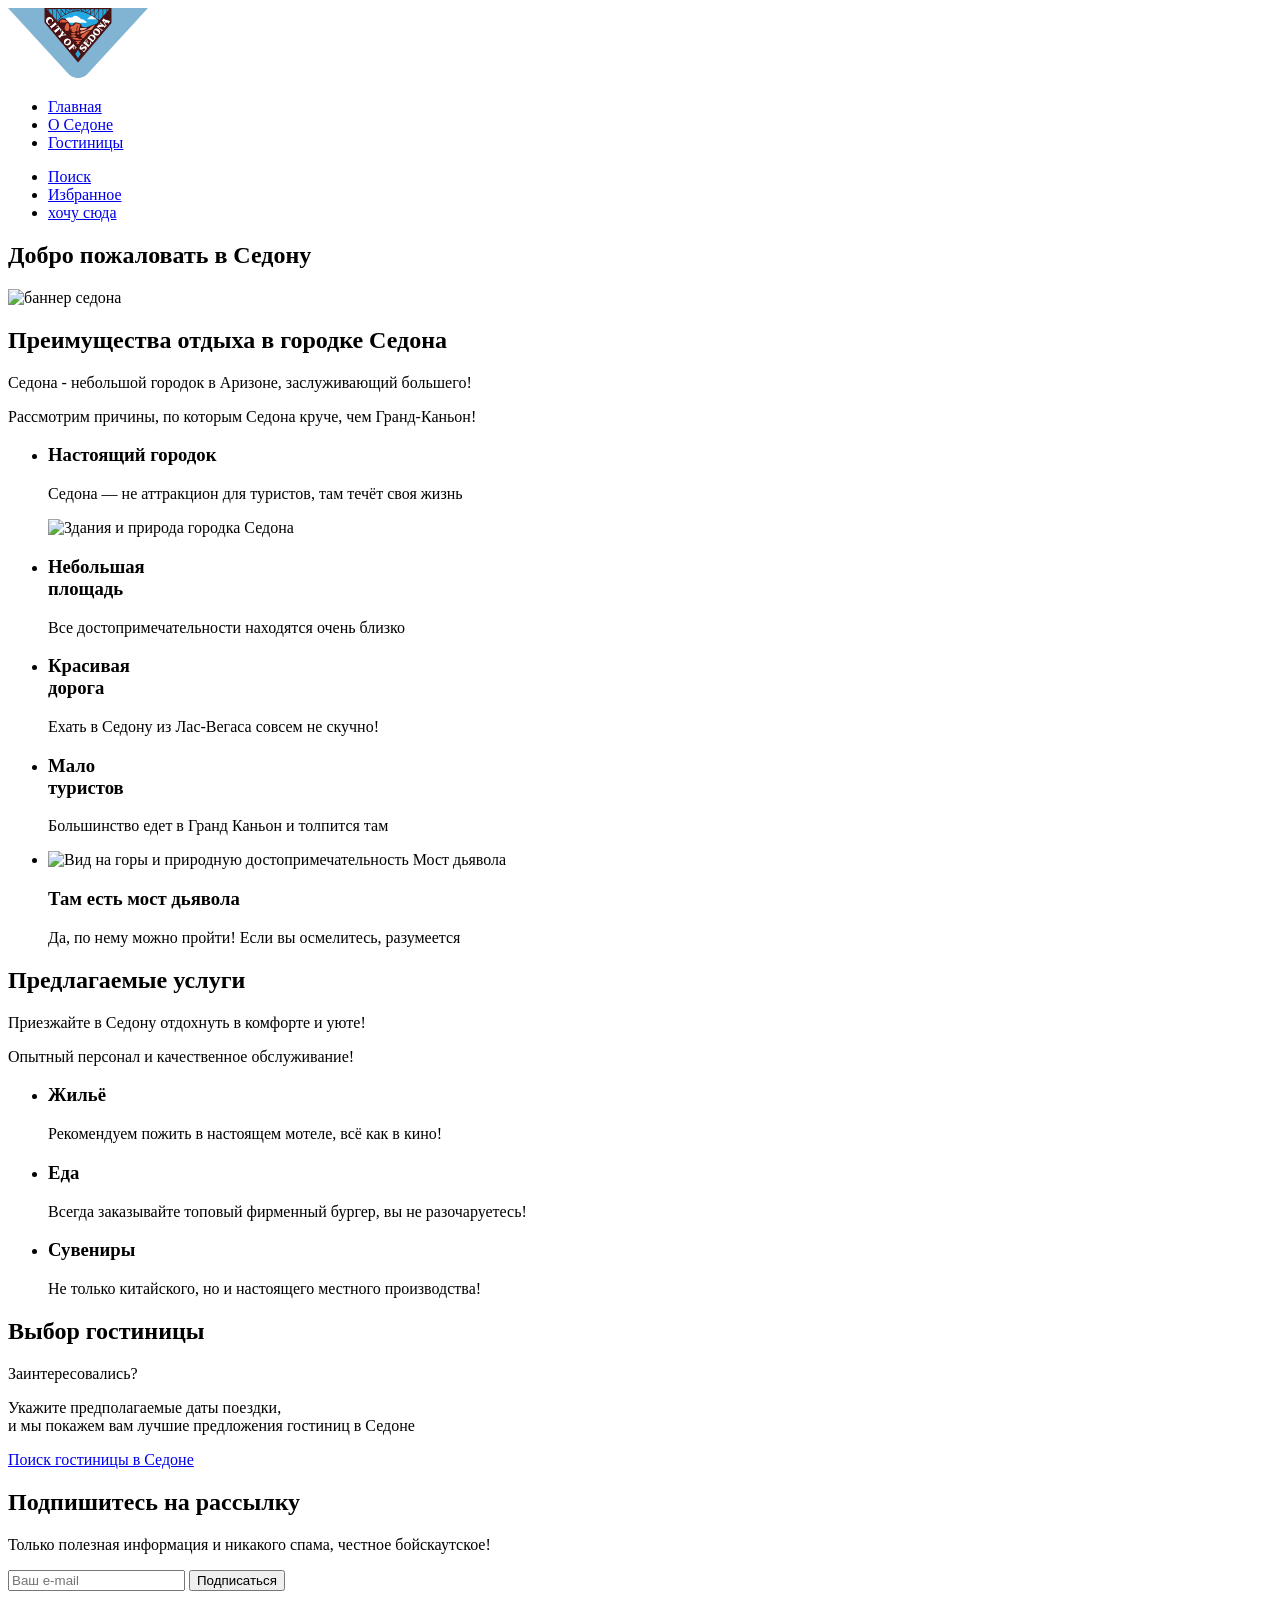
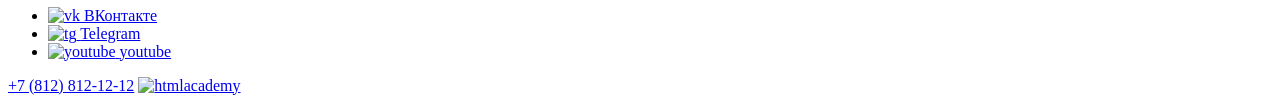
==== index.html @ e43cd3e3 "Add files via upload скорректировал код, классы, подключил шрифты и стили" ====
<!DOCTYPE html>
<html lang="ru">
<head>
    <meta charset="utf-8">
    <title>HTML Academy: Седона</title>
    <link rel="stylesheet" href="style.css/reset.css">
    <link rel="stylesheet" href="style.css/style.css">
    <link rel="stylesheet" href="fonts/ptsans-400.woff2">
    <link rel="stylesheet" href="fonts/ptsans-700.woff2">
</head>
<body>
    <!-- Шапка -->
<header class="page-header">
<!-- логотип в шапке слева-->
  <a><img src="images\logo.svg" alt="Логотип Седона" class="logo"></a>
<!-- Навигация шапки слева-->
<nav class="navigation">
    <ul class="navigation-list">
     <li class="navigation-item">
      <a class="navigation-link" href="#" >Главная</a>
    </li>
    <li class="navigation-item">
      <a class="navigation-link" href="#">О Седоне</a>
    </li>
    <li class="navigation-item">
      <a class="navigation-link" href="#">Гостиницы</a>
    </li>
  </ul>
<!-- список навигации шапки справа-->
 <ul class="navigation-list navigation-user">
  <li class="navigation-item">
    <a class="navigation-link" href="#"><span class="visually-hidden">Поиск</span></a>
  </li>
  <li class="navigation-item">
    <a class="navigation-link" href="#"><span class="visually-hidden">Избранное</span></a>
  </li>
  <li class="navigation-item">
    <a class="button navigation-link" href="#">хочу сюда</a>
  </li>
</ul>
</nav>
</header>
<!--разметка основной страницы-->
<main class="main-index">
<!-- Баннер -->
<section class="hero">
  <h1 class="visually-hidden">Добро пожаловать в Седону</h1>
  <img class="logo" src="images\welcome.svg" width="458px" height="352px" alt="баннер седона">
</section>
<!-- Описание Седоны -->
<section class="advantages align-center">
  <h2 class="visually-hidden">Преимущества отдыха в городке Седона</h2>
  <p class="section-title">Седона - небольшой городок в Аризоне, заслуживающий большего!</p>
  <p class="section-big-text">Рассмотрим причины, по которым Седона круче, чем Гранд-Каньон!</p>
  <!-- Причины посетить Седону -->
   <ul class="list-reset advantages-list">
    <li class="advantages-item advantages-item-dark">
      <div class="advantages-item-text-block">
        <h3 class="item-title advantages-item-title">Настоящий городок</h3>
        <p class="item-text advantages-item-text">Седона — не аттракцион для туристов, там течёт своя жизнь</p>
      </div>
      <img class="advantages-item-img" src="images\photo-1.jpg" width="800" height="385" alt="Здания и природа городка Седона">
    </li>
    <li class="advantages-item">
      <h3 class="item-title advantages-item-title">Небольшая<br>площадь</h3>
      <p class="item-text advantages-item-text">Все достопримечательности находятся очень близко</p>
    </li>
    <li class="advantages-item">
      <h3 class="item-title advantages-item-title">Красивая<br>дорога</h3>
      <p class="item-text advantages-item-text">Ехать в Седону из Лас-Вегаса совсем не скучно!</p>
    </li>
   <li class="advantages-item">
    <h3 class="item-title advantages-item-title">Мало<br>туристов</h3>
    <p class="item-text advantages-item-text">Большинство едет в Гранд Каньон и толпится там</p>
  </li>
 <li class="advantages-item advantages-item-dark">
   <img class="advantages-item-img" src="images/photo-2.jpg" width="800" height="385" alt="Вид на горы и природную достопримечательность Мост дьявола">
    <div class="advantages-item-text-block">
     <h3 class="item-title advantages-item-title">Там есть мост дьявола</h3>
      <p class="item-text advantages-item-text">Да, по нему можно пройти! Если вы осмелитесь, разумеется</p>
    </div>
  </li>
 </ul>
</section>
    <!-- Услуги -->
<section class="services align-center">
  <h2 class="visually-hidden">Предлагаемые услуги</h2>
    <p class="section-title">Приезжайте в Седону отдохнуть в комфорте и уюте!</p>
    <p class="section-big-text">Опытный персонал и качественное обслуживание!</p>
  <ul class="list-reset services-list">
    <li class="services-item">
      <h3 class="item-title services-item-title servises-item-title-housing">Жильё</h3>
        <p class="item-text services-item-text">Рекомендуем пожить в настоящем мотеле, всё как в кино!</p>
    </li>
    <li class="services-item">
        <h3 class="item-title services-item-title servises-item-title-eat">Еда</h3>
        <p class="item-text services-item-text">Всегда заказывайте топовый фирменный бургер, вы не разочаруетесь!</p>
    </li>
    <li class="services-item">
      <h3 class="item-title services-item-title services-item-title-souvenirs">Сувениры</h3>
      <p class="item-text services-item-text">Не только китайского, но и настоящего местного производства!</p>
    </li>
  </ul>
</section>
    <!-- Форма поиска гостиниц -->
<section class="hotel-search align-center">
  <h2 class="visually-hidden">Выбор гостиницы</h2>
   <p class="section-title">Заинтересовались?</p>
   <p class="section-big-text">Укажите предполагаемые даты поездки,<br>
    и мы покажем вам лучшие предложения гостиниц в Седоне</p>
    <a class="button button-big-padding button-big-text" href="catalog.html">Поиск гостиницы в Седоне</a>
</section>
<section class="subscription subscription-bg align-center">
  <h2 class="section-title">Подпишитесь на рассылку</h2>
    <p class="section-big-text">Только полезная информация и никакого спама, честное бойскаутское!</p>
      <form class="subscription-form" method="post" action="https://echo.htmlacademy.ru/">
        <input class="subscription-input-email" type="email" name="email" placeholder="Ваш e-mail" required="required">
        <input class="button button-big-padding button-big-text button-bg-light" type="submit" value="Подписаться">
      </form>
</section>
</main>
    <!-- Футер -->
<footer class="page-footer">
    <ul class="footer-social-list">
      <li class="footer-social-item">
        <a class="button"  href="#"><img src="vk.png" alt="vk">
        <span class="visually-hidden">ВКонтакте</span></a>
      </li>
      <li class="footer-social-item">
        <a class="button"  href="#"><img src="tg.png" alt="tg">
        <span class="visually-hidden">Telegram</span></a>
      </li>
      <li class="footer-social-item">
        <a class="button"  href="#"><img src="youtube.png" alt="youtube">
        <span class="visually-hidden">youtube</span></a>
      </li>
    </ul>
     <a class="footer-phone" href="tel:+78128121212">+7 (812) 812-12-12</a>
     <a class="footer-academy" href="https://htmlacademy.ru/intensive/htmlcss">
     <img src="images/html-academy.svg" width="115" height="33" alt="htmlacademy"></a>
    </footer>
</body>
</html>
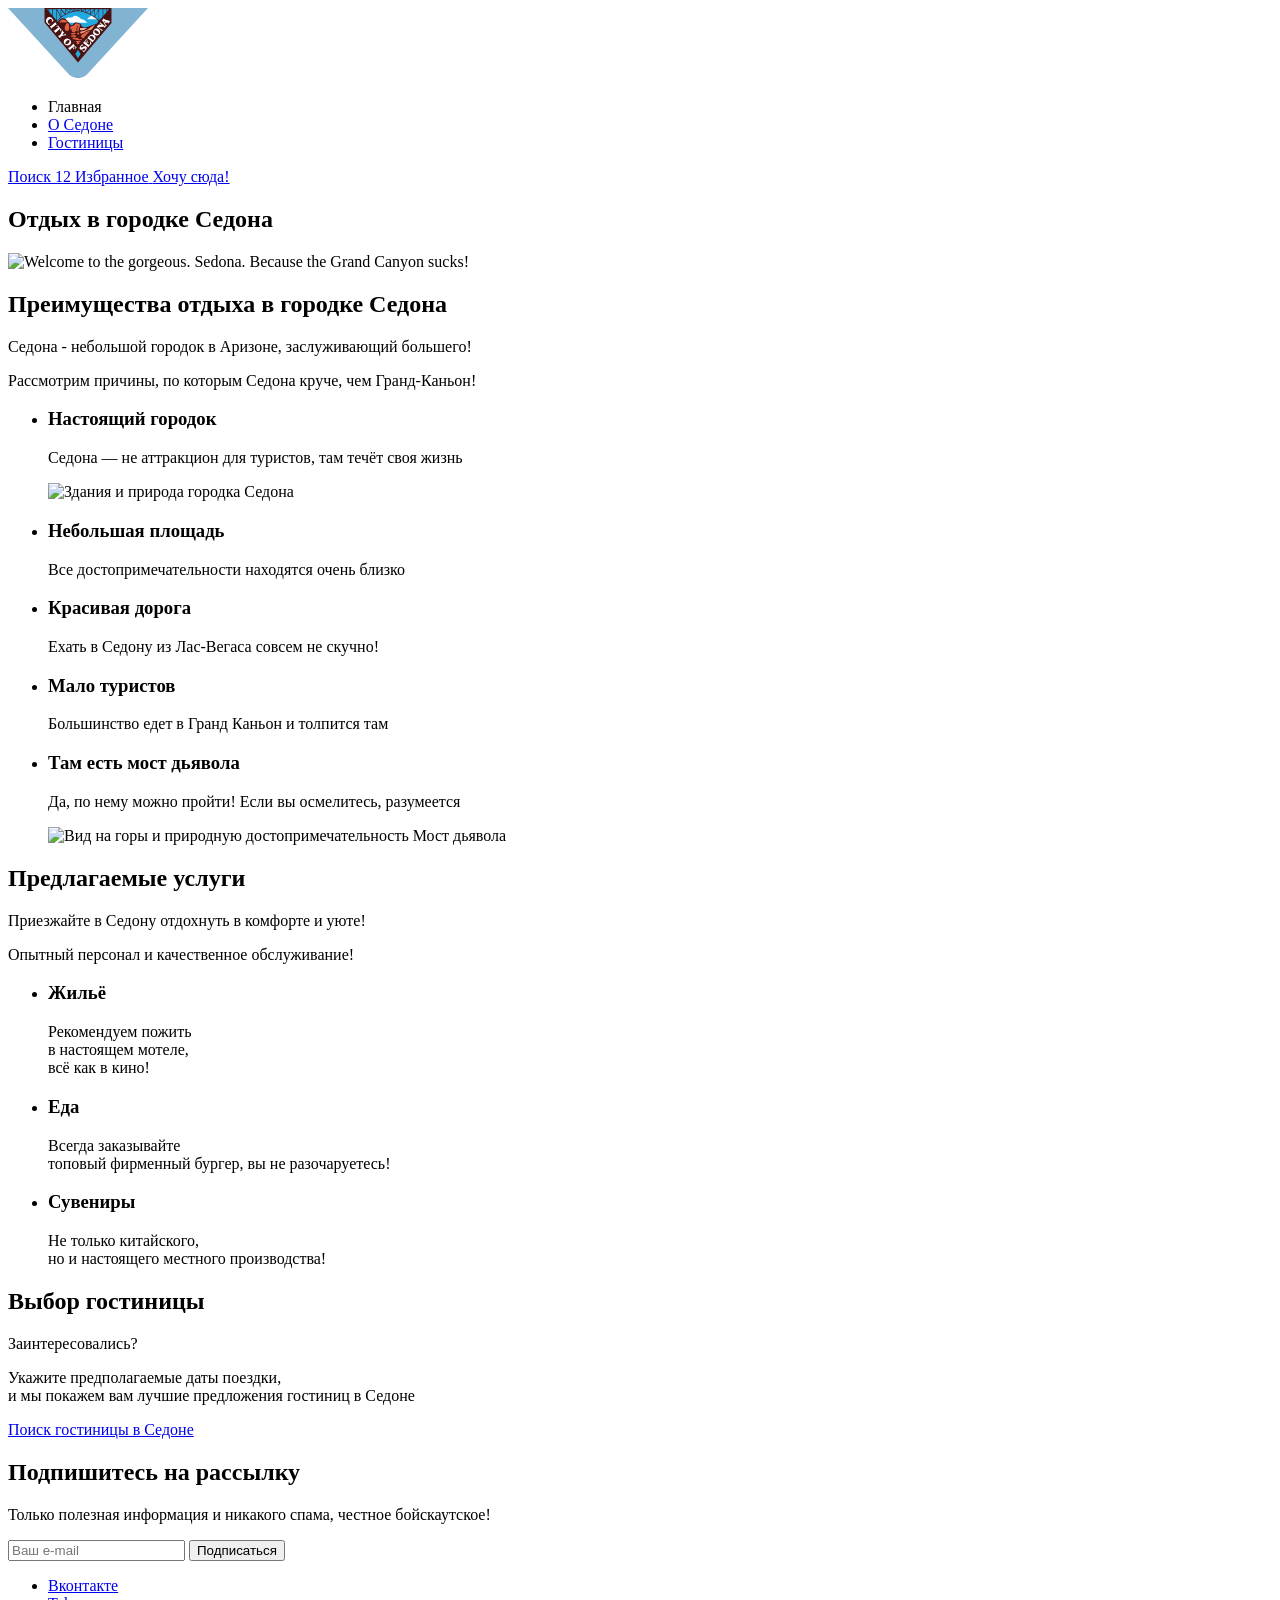
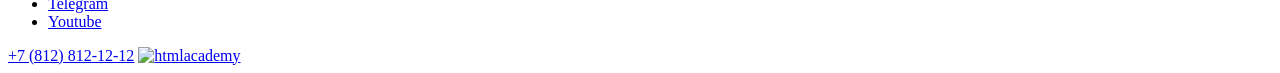
==== commit d96e04ec: "Add files via upload" ====
--- a/index.html
+++ b/index.html
@@ -1,143 +1,138 @@
 <!DOCTYPE html>
 <html lang="ru">
-<head>
+  <head>
     <meta charset="utf-8">
+    <meta name="viewport" content="width=device-width, initial-scale=1">
     <title>HTML Academy: Седона</title>
-    <link rel="stylesheet" href="style.css/reset.css">
-    <link rel="stylesheet" href="style.css/style.css">
-    <link rel="stylesheet" href="fonts/ptsans-400.woff2">
-    <link rel="stylesheet" href="fonts/ptsans-700.woff2">
-</head>
-<body>
-    <!-- Шапка -->
-<header class="page-header">
-<!-- логотип в шапке слева-->
-  <a><img src="images\logo.svg" alt="Логотип Седона" class="logo"></a>
-<!-- Навигация шапки слева-->
-<nav class="navigation">
-    <ul class="navigation-list">
-     <li class="navigation-item">
-      <a class="navigation-link" href="#" >Главная</a>
-    </li>
-    <li class="navigation-item">
-      <a class="navigation-link" href="#">О Седоне</a>
-    </li>
-    <li class="navigation-item">
-      <a class="navigation-link" href="#">Гостиницы</a>
-    </li>
-  </ul>
-<!-- список навигации шапки справа-->
- <ul class="navigation-list navigation-user">
-  <li class="navigation-item">
-    <a class="navigation-link" href="#"><span class="visually-hidden">Поиск</span></a>
-  </li>
-  <li class="navigation-item">
-    <a class="navigation-link" href="#"><span class="visually-hidden">Избранное</span></a>
-  </li>
-  <li class="navigation-item">
-    <a class="button navigation-link" href="#">хочу сюда</a>
-  </li>
-</ul>
-</nav>
-</header>
-<!--разметка основной страницы-->
-<main class="main-index">
-<!-- Баннер -->
-<section class="hero">
-  <h1 class="visually-hidden">Добро пожаловать в Седону</h1>
-  <img class="logo" src="images\welcome.svg" width="458px" height="352px" alt="баннер седона">
-</section>
-<!-- Описание Седоны -->
-<section class="advantages align-center">
-  <h2 class="visually-hidden">Преимущества отдыха в городке Седона</h2>
-  <p class="section-title">Седона - небольшой городок в Аризоне, заслуживающий большего!</p>
-  <p class="section-big-text">Рассмотрим причины, по которым Седона круче, чем Гранд-Каньон!</p>
-  <!-- Причины посетить Седону -->
-   <ul class="list-reset advantages-list">
-    <li class="advantages-item advantages-item-dark">
-      <div class="advantages-item-text-block">
-        <h3 class="item-title advantages-item-title">Настоящий городок</h3>
-        <p class="item-text advantages-item-text">Седона — не аттракцион для туристов, там течёт своя жизнь</p>
-      </div>
-      <img class="advantages-item-img" src="images\photo-1.jpg" width="800" height="385" alt="Здания и природа городка Седона">
-    </li>
-    <li class="advantages-item">
-      <h3 class="item-title advantages-item-title">Небольшая<br>площадь</h3>
-      <p class="item-text advantages-item-text">Все достопримечательности находятся очень близко</p>
-    </li>
-    <li class="advantages-item">
-      <h3 class="item-title advantages-item-title">Красивая<br>дорога</h3>
-      <p class="item-text advantages-item-text">Ехать в Седону из Лас-Вегаса совсем не скучно!</p>
-    </li>
-   <li class="advantages-item">
-    <h3 class="item-title advantages-item-title">Мало<br>туристов</h3>
-    <p class="item-text advantages-item-text">Большинство едет в Гранд Каньон и толпится там</p>
-  </li>
- <li class="advantages-item advantages-item-dark">
-   <img class="advantages-item-img" src="images/photo-2.jpg" width="800" height="385" alt="Вид на горы и природную достопримечательность Мост дьявола">
-    <div class="advantages-item-text-block">
-     <h3 class="item-title advantages-item-title">Там есть мост дьявола</h3>
-      <p class="item-text advantages-item-text">Да, по нему можно пройти! Если вы осмелитесь, разумеется</p>
+
+    <link href="styles/styles.css" rel="stylesheet">
+  </head>
+  <body>
+    <div class="container">
+      <header class="header">
+        <a class="logo">
+          <img src="images/logo.svg" width="140" height="70" alt="Логотип Седоны">
+        </a>
+        <nav class="navigation">
+          <ul class="list-reset navigation-list">
+            <li class="navigation-item">
+              <a class="navigation-link">Главная</a>
+            </li>
+            <li class="navigation-item">
+              <a class="navigation-link" href="#">О Седоне</a>
+            </li>
+            <li class="navigation-item">
+              <a class="navigation-link" href="catalog.html">Гостиницы</a>
+            </li>
+          </ul>
+        </nav>
+        <div class="user-bar">
+          <a class="search-link" href="#">
+            <span class="visually-hidden">Поиск</span>
+          </a>
+          <a class="favourites" href="#">
+            <span class="favourites-count">12</span>
+            <span class="visually-hidden">Избранное</span>
+          </a>
+          <a class="button" href="#">Хочу сюда!</a>
+        </div>
+      </header>
+      <main>
+        <section class="hero">
+          <h1 class="visually-hidden">Отдых в городке Седона</h1>
+          <img class="hero-img" src="images/welcome.svg" width="456" height="351" alt="Welcome to the gorgeous. Sedona. Because the Grand Canyon sucks!">
+        </section>
+        <section class="advantages">
+          <h2 class="visually-hidden">Преимущества отдыха в городке Седона</h2>
+          <p class="section-title">Седона - небольшой городок в Аризоне, заслуживающий большего!</p>
+          <p class="section-big-text">Рассмотрим причины, по которым Седона круче, чем Гранд-Каньон!</p>
+          <ul class="list-reset advantages-list">
+            <li class="advantages-item advantages-item-dark">
+              <div class="advantages-item-text-block">
+                <h3 class="item-title">Настоящий городок</h3>
+                <p class="item-text">Седона — не аттракцион для туристов, там течёт своя жизнь</p>
+              </div>
+              <img class="advantages-item-img" src="images/photo-1.jpg" width="800" height="385" alt="Здания и природа городка Седона">
+            </li>
+            <li class="advantages-item">
+              <h3 class="item-title">Небольшая площадь</h3>
+              <p class="item-text">Все достопримечательности находятся очень близко</p>
+            </li>
+            <li class="advantages-item">
+              <h3 class="item-title">Красивая дорога</h3>
+              <p class="item-text">Ехать в Седону из Лас-Вегаса совсем не скучно!</p>
+            </li>
+            <li class="advantages-item">
+              <h3 class="item-title">Мало туристов</h3>
+              <p class="item-text">Большинство едет в Гранд Каньон и толпится там</p>
+            </li>
+            <li class="advantages-item advantages-item-dark advantages-item-reverse">
+              <div class="advantages-item-text-block">
+                <h3 class="item-title">Там есть мост дьявола</h3>
+                <p class="item-text">Да, по нему можно пройти! Если вы осмелитесь, разумеется</p>
+              </div>
+              <img class="advantages-item-img" src="images/photo-2.jpg"800" height="385" alt="Вид на горы и природную достопримечательность Мост дьявола">
+            </li>
+          </ul>
+        </section>
+        <section class="services">
+          <h2 class="visually-hidden">Предлагаемые услуги</h2>
+          <p class="section-title">Приезжайте в Седону отдохнуть в комфорте и уюте!</p>
+          <p class="section-big-text">Опытный персонал и качественное обслуживание!</p>
+          <ul class="list-reset services-list">
+            <li class="services-item">
+              <h3 class="item-title services-item-title servises-item-title-housing">Жильё</h3>
+              <p class="item-text services-item-text">Рекомендуем пожить<br>в настоящем мотеле,<br>всё как в кино!</p>
+            </li>
+            <li class="services-item">
+              <h3 class="item-title services-item-title servises-item-title-eat">Еда</h3>
+              <p class="item-text services-item-text">Всегда заказывайте<br> топовый фирменный бургер, вы не разочаруетесь!</p>
+            </li>
+            <li class="services-item">
+              <h3 class="item-title services-item-title services-item-title-souvenirs">Сувениры</h3>
+              <p class="item-text services-item-text">Не только китайского,<br>но и настоящего местного производства!</p>
+            </li>
+          </ul>
+        </section>
+        <section class="hotel-search">
+          <h2 class="visually-hidden">Выбор гостиницы</h2>
+          <p class="section-title">Заинтересовались?</p>
+          <p class="section-big-text">Укажите предполагаемые даты поездки,<br>
+            и мы покажем вам лучшие предложения гостиниц в Седоне</p>
+          <a class="button hotel-search-button" href="catalog.html">Поиск гостиницы в Седоне</a>
+        </section>
+        <section class="subscription">
+          <h2 class="section-title">Подпишитесь на рассылку</h2>
+          <p class="section-big-text">Только полезная информация и никакого спама, честное бойскаутское!</p>
+          <form class="subscription-form" method="post" action="https://echo.htmlacademy.ru/">
+            <input class="subscription-input-email" type="email" name="email" placeholder="Ваш e-mail" required="required">
+            <input class="button subscription-button" type="submit" value="Подписаться">
+          </form>
+        </section>
+      </main>
+      <footer class="footer">
+        <ul class="list-reset social-list">
+          <li class="social-item">
+            <a class="social-link social-link-vk" href="#">
+              <span class="visually-hidden">Вконтакте</span>
+            </a>
+          </li>
+          <li class="social-item">
+            <a class="social-link social-link-telegram" href="#">
+              <span class="visually-hidden">Telegram</span>
+            </a>
+          </li>
+          <li class="social-item">
+            <a class="social-link social-link-youtube" href="#">
+              <span class="visually-hidden">Youtube</span>
+            </a>
+          </li>
+        </ul>
+        <a class="footer-phone" href="tel:+78128121212">+7 (812) 812-12-12</a>
+        <a class="footer-academy" href="https://htmlacademy.ru/intensive/htmlcss">
+          <img src="images/logo_htmlacademy.svg" width="115" height="33" alt="htmlacademy">
+        </a>
+      </footer>
     </div>
-  </li>
- </ul>
-</section>
-    <!-- Услуги -->
-<section class="services align-center">
-  <h2 class="visually-hidden">Предлагаемые услуги</h2>
-    <p class="section-title">Приезжайте в Седону отдохнуть в комфорте и уюте!</p>
-    <p class="section-big-text">Опытный персонал и качественное обслуживание!</p>
-  <ul class="list-reset services-list">
-    <li class="services-item">
-      <h3 class="item-title services-item-title servises-item-title-housing">Жильё</h3>
-        <p class="item-text services-item-text">Рекомендуем пожить в настоящем мотеле, всё как в кино!</p>
-    </li>
-    <li class="services-item">
-        <h3 class="item-title services-item-title servises-item-title-eat">Еда</h3>
-        <p class="item-text services-item-text">Всегда заказывайте топовый фирменный бургер, вы не разочаруетесь!</p>
-    </li>
-    <li class="services-item">
-      <h3 class="item-title services-item-title services-item-title-souvenirs">Сувениры</h3>
-      <p class="item-text services-item-text">Не только китайского, но и настоящего местного производства!</p>
-    </li>
-  </ul>
-</section>
-    <!-- Форма поиска гостиниц -->
-<section class="hotel-search align-center">
-  <h2 class="visually-hidden">Выбор гостиницы</h2>
-   <p class="section-title">Заинтересовались?</p>
-   <p class="section-big-text">Укажите предполагаемые даты поездки,<br>
-    и мы покажем вам лучшие предложения гостиниц в Седоне</p>
-    <a class="button button-big-padding button-big-text" href="catalog.html">Поиск гостиницы в Седоне</a>
-</section>
-<section class="subscription subscription-bg align-center">
-  <h2 class="section-title">Подпишитесь на рассылку</h2>
-    <p class="section-big-text">Только полезная информация и никакого спама, честное бойскаутское!</p>
-      <form class="subscription-form" method="post" action="https://echo.htmlacademy.ru/">
-        <input class="subscription-input-email" type="email" name="email" placeholder="Ваш e-mail" required="required">
-        <input class="button button-big-padding button-big-text button-bg-light" type="submit" value="Подписаться">
-      </form>
-</section>
-</main>
-    <!-- Футер -->
-<footer class="page-footer">
-    <ul class="footer-social-list">
-      <li class="footer-social-item">
-        <a class="button"  href="#"><img src="vk.png" alt="vk">
-        <span class="visually-hidden">ВКонтакте</span></a>
-      </li>
-      <li class="footer-social-item">
-        <a class="button"  href="#"><img src="tg.png" alt="tg">
-        <span class="visually-hidden">Telegram</span></a>
-      </li>
-      <li class="footer-social-item">
-        <a class="button"  href="#"><img src="youtube.png" alt="youtube">
-        <span class="visually-hidden">youtube</span></a>
-      </li>
-    </ul>
-     <a class="footer-phone" href="tel:+78128121212">+7 (812) 812-12-12</a>
-     <a class="footer-academy" href="https://htmlacademy.ru/intensive/htmlcss">
-     <img src="images/html-academy.svg" width="115" height="33" alt="htmlacademy"></a>
-    </footer>
-</body>
+  </body>
 </html>
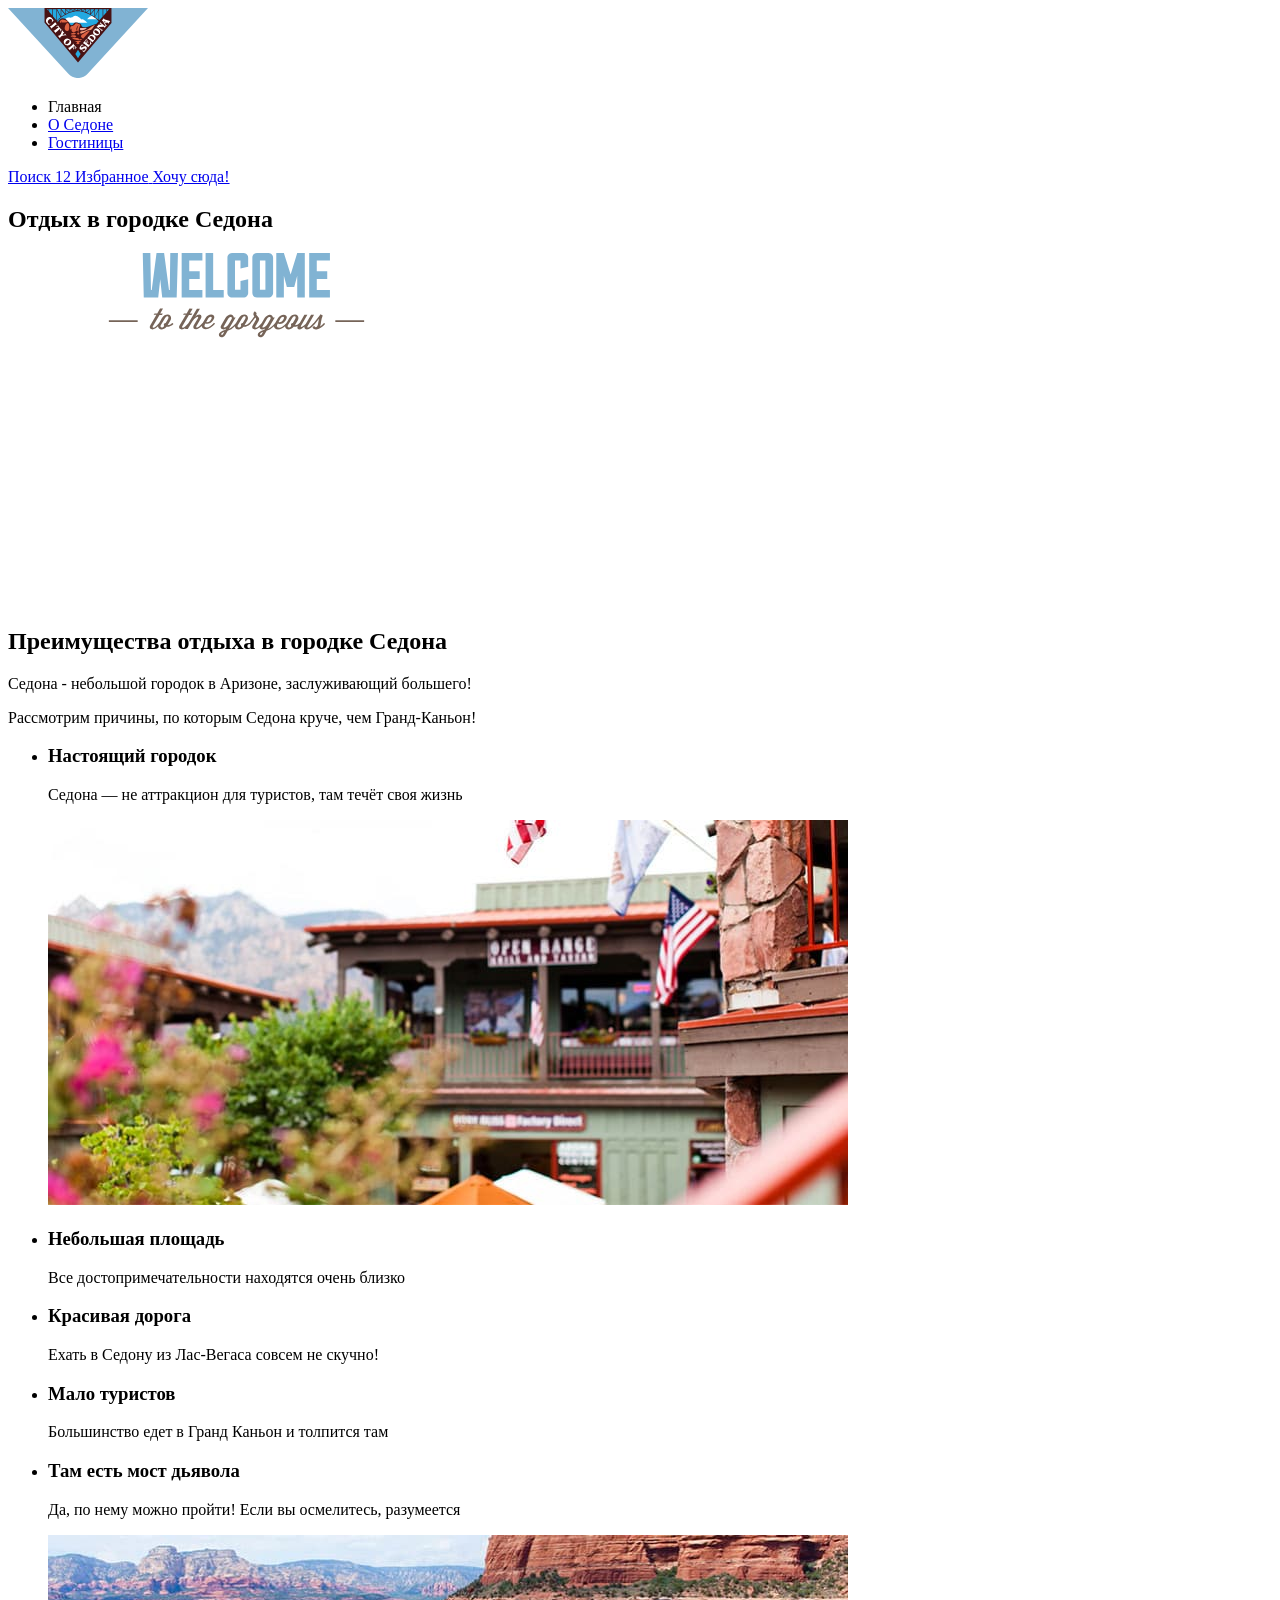
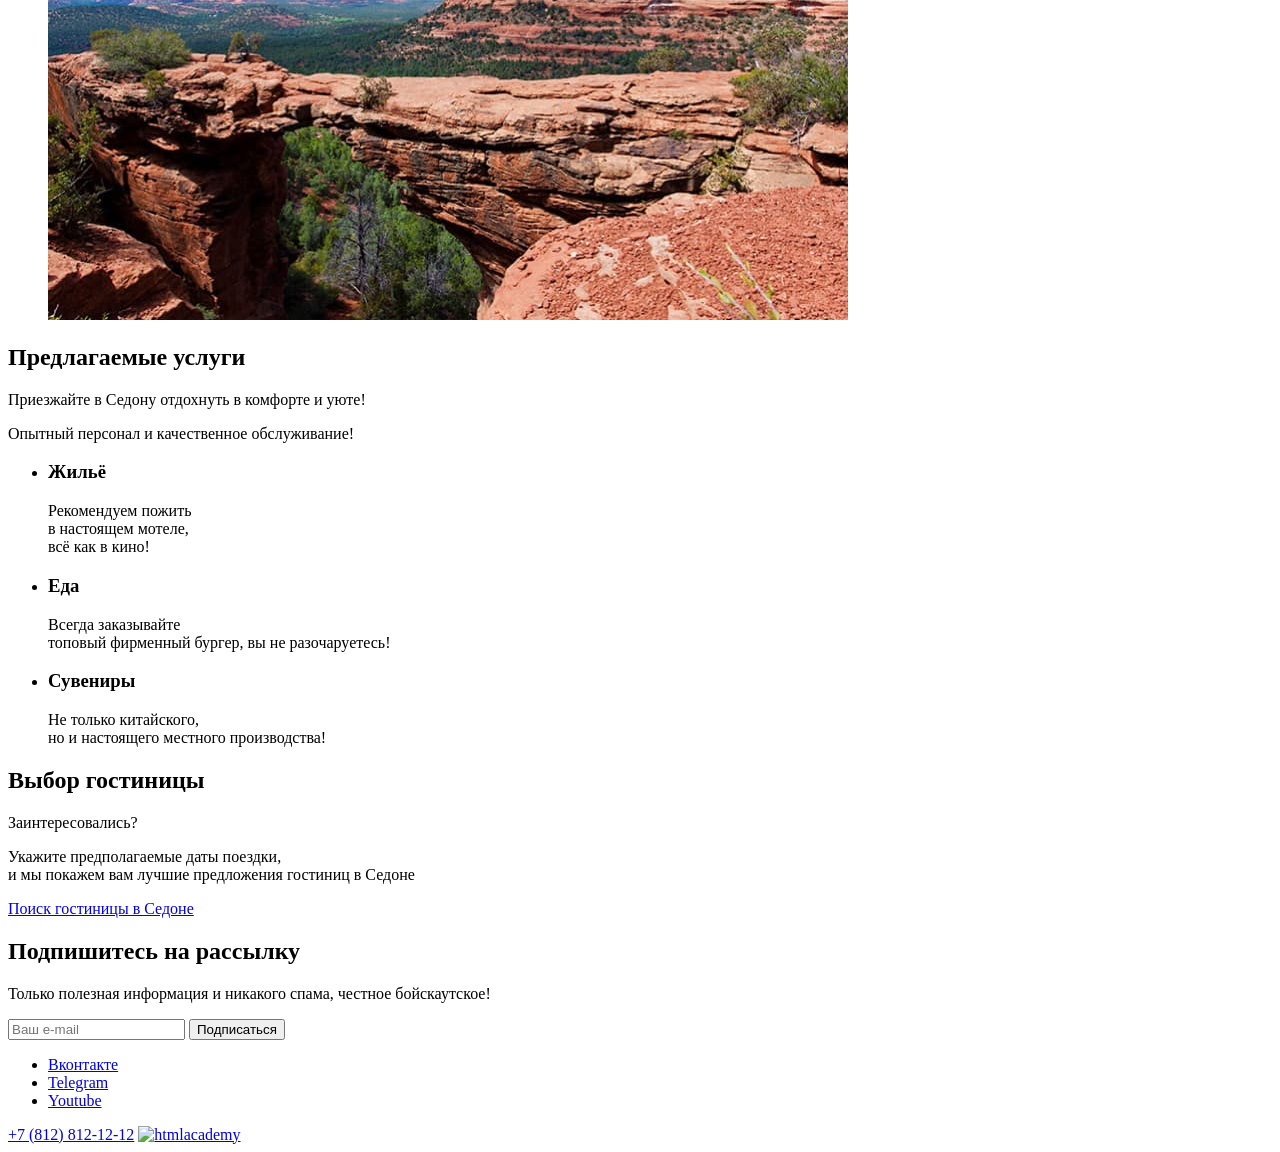
==== commit 5ca90333: "Add files via upload" ====
--- a/index.html
+++ b/index.html
@@ -40,7 +40,7 @@
       <main>
         <section class="hero">
           <h1 class="visually-hidden">Отдых в городке Седона</h1>
-          <img class="hero-img" src="images/welcome.svg" width="456" height="351" alt="Welcome to the gorgeous. Sedona. Because the Grand Canyon sucks!">
+          <img class="hero-img" src="images/welcome-sedona-title.svg" width="456" height="351" alt="Welcome to the gorgeous. Sedona. Because the Grand Canyon sucks!">
         </section>
         <section class="advantages">
           <h2 class="visually-hidden">Преимущества отдыха в городке Седона</h2>
@@ -52,7 +52,7 @@
                 <h3 class="item-title">Настоящий городок</h3>
                 <p class="item-text">Седона — не аттракцион для туристов, там течёт своя жизнь</p>
               </div>
-              <img class="advantages-item-img" src="images/photo-1.jpg" width="800" height="385" alt="Здания и природа городка Седона">
+              <img class="advantages-item-img" src="images/sedona-city-1.jpg" width="800" height="385" alt="Здания и природа городка Седона">
             </li>
             <li class="advantages-item">
               <h3 class="item-title">Небольшая площадь</h3>
@@ -71,7 +71,7 @@
                 <h3 class="item-title">Там есть мост дьявола</h3>
                 <p class="item-text">Да, по нему можно пройти! Если вы осмелитесь, разумеется</p>
               </div>
-              <img class="advantages-item-img" src="images/photo-2.jpg"800" height="385" alt="Вид на горы и природную достопримечательность Мост дьявола">
+               <img class="advantages-item-img" src="images/sedona-city-2.jpg" width="800" height="385" alt="Вид на горы и природную достопримечательность Мост дьявола">
             </li>
           </ul>
         </section>
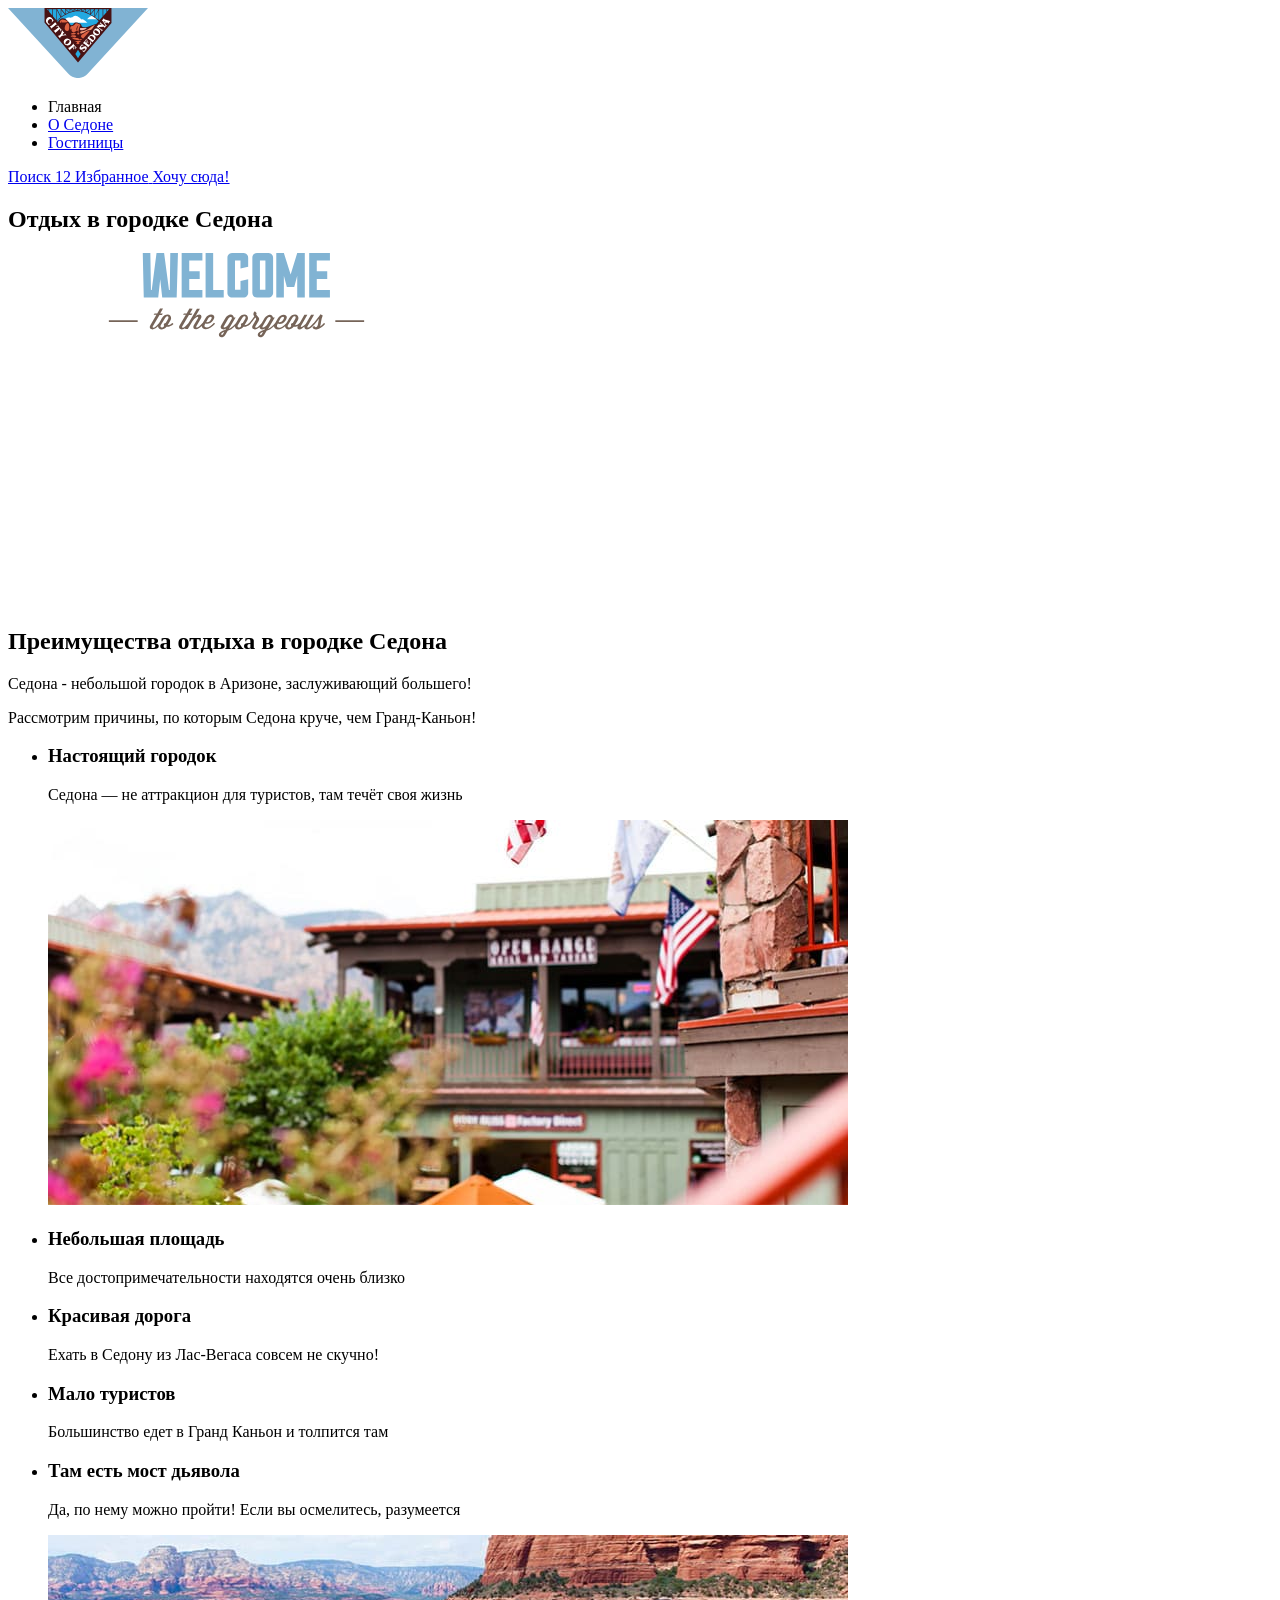
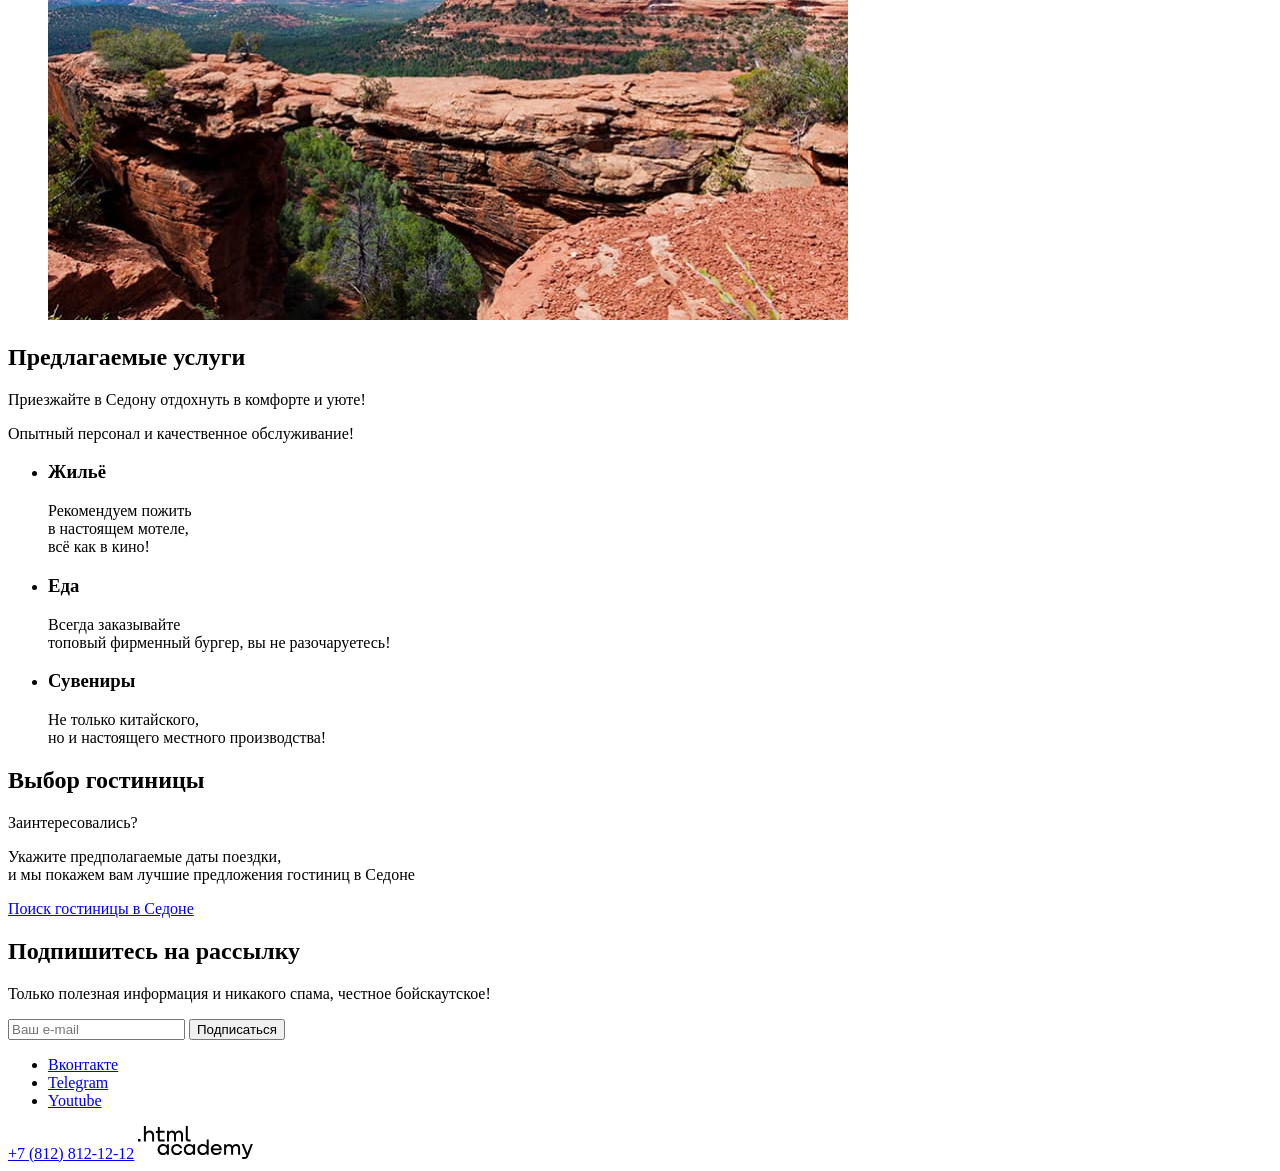
==== commit e975b9db: "Add files via upload" ====
--- a/index.html
+++ b/index.html
@@ -4,7 +4,6 @@
     <meta charset="utf-8">
     <meta name="viewport" content="width=device-width, initial-scale=1">
     <title>HTML Academy: Седона</title>
-
     <link href="styles/styles.css" rel="stylesheet">
   </head>
   <body>
@@ -71,7 +70,7 @@
                 <h3 class="item-title">Там есть мост дьявола</h3>
                 <p class="item-text">Да, по нему можно пройти! Если вы осмелитесь, разумеется</p>
               </div>
-               <img class="advantages-item-img" src="images/sedona-city-2.jpg" width="800" height="385" alt="Вид на горы и природную достопримечательность Мост дьявола">
+              <img class="advantages-item-img" src="images/sedona-city-2.jpg" width="800" height="385" alt="Вид на горы и природную достопримечательность Мост дьявола">
             </li>
           </ul>
         </section>
@@ -130,7 +129,7 @@
         </ul>
         <a class="footer-phone" href="tel:+78128121212">+7 (812) 812-12-12</a>
         <a class="footer-academy" href="https://htmlacademy.ru/intensive/htmlcss">
-          <img src="images/logo_htmlacademy.svg" width="115" height="33" alt="htmlacademy">
+          <img src="images/html-academy.svg" width="115" height="33" alt="htmlacademy">
         </a>
       </footer>
     </div>
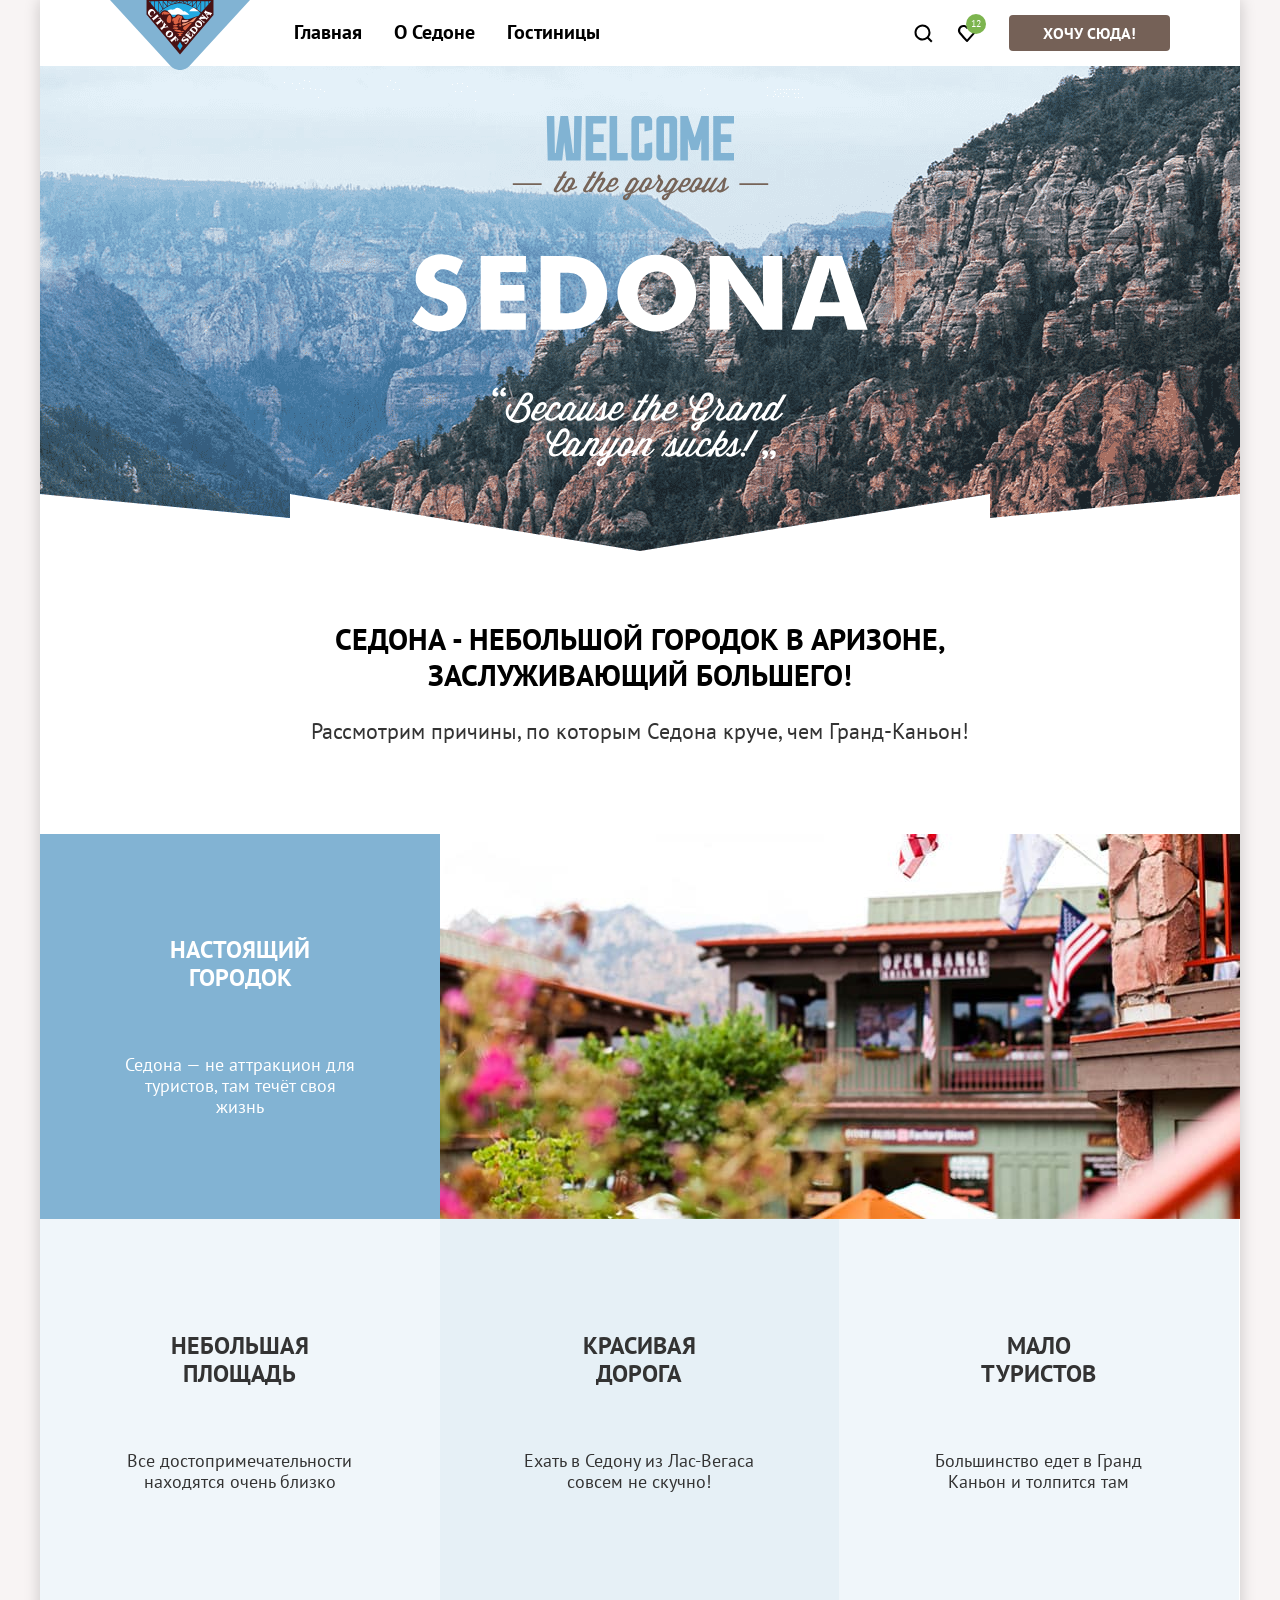
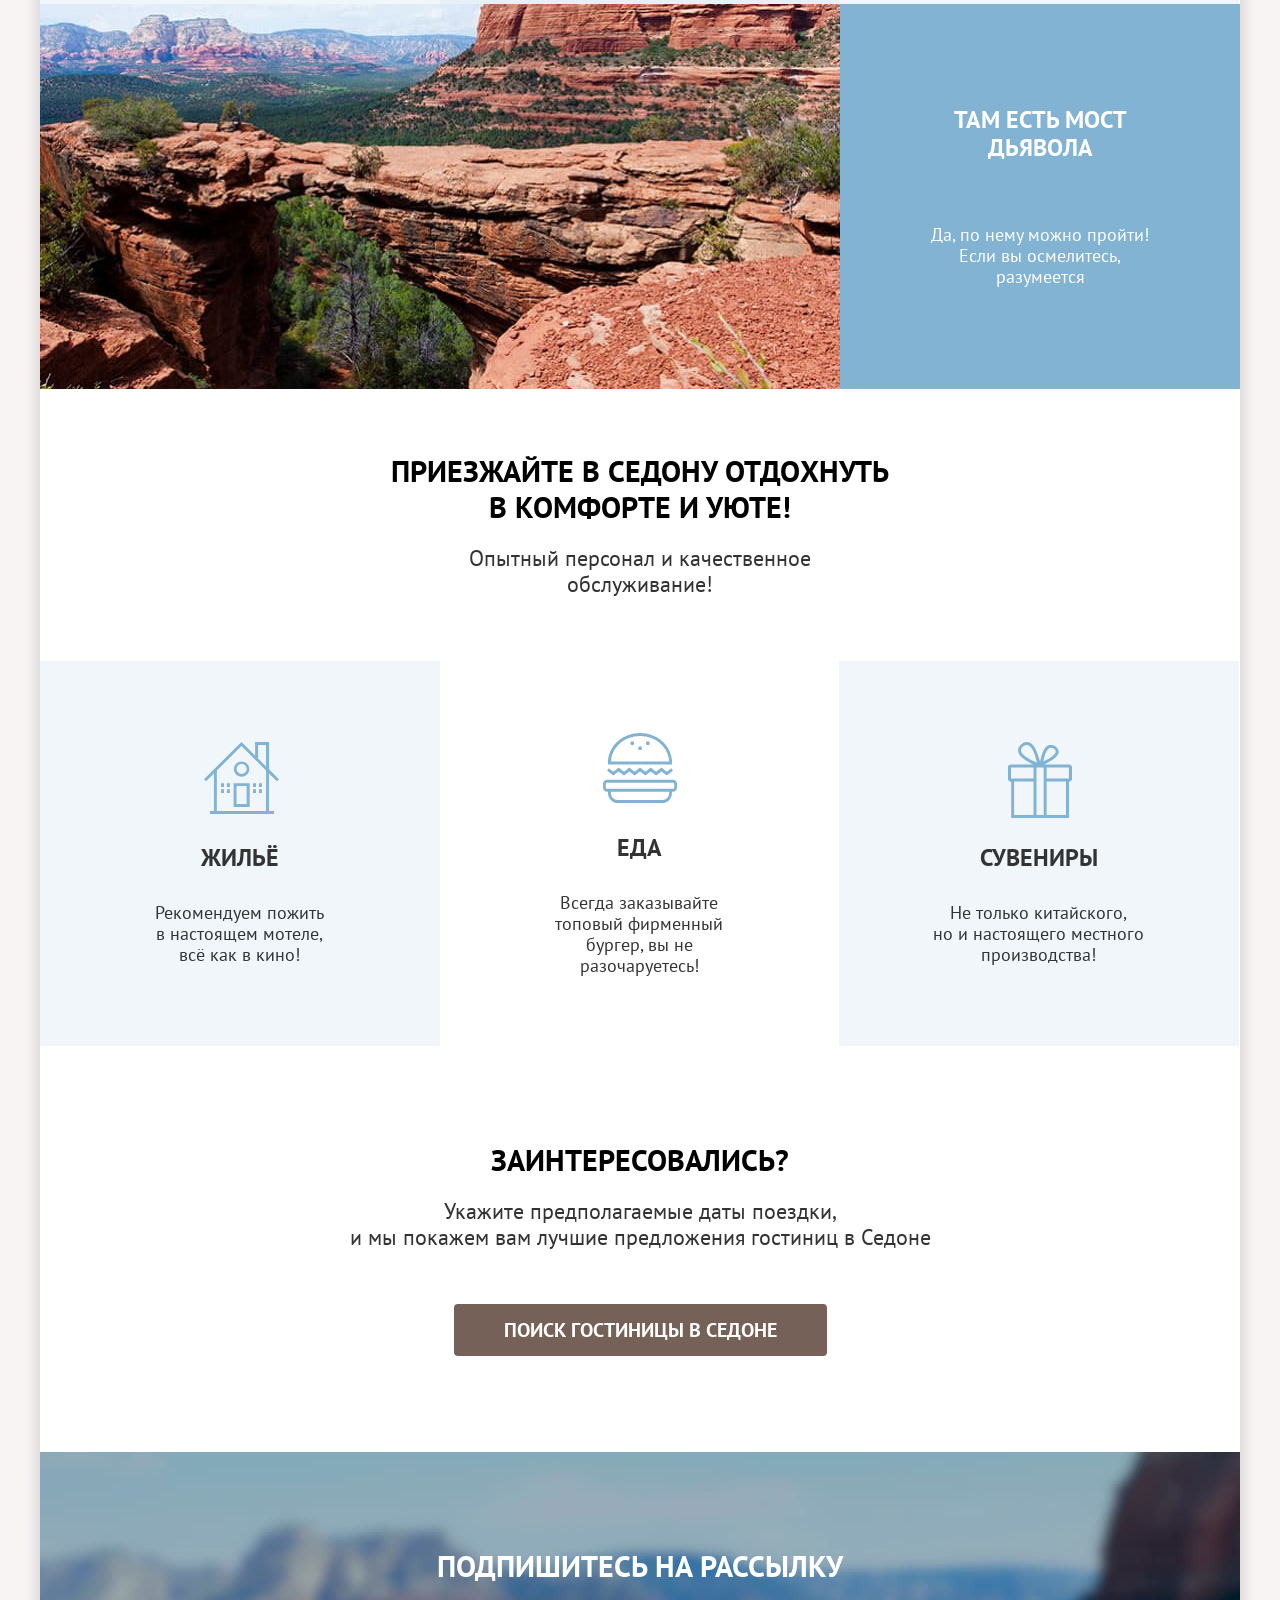
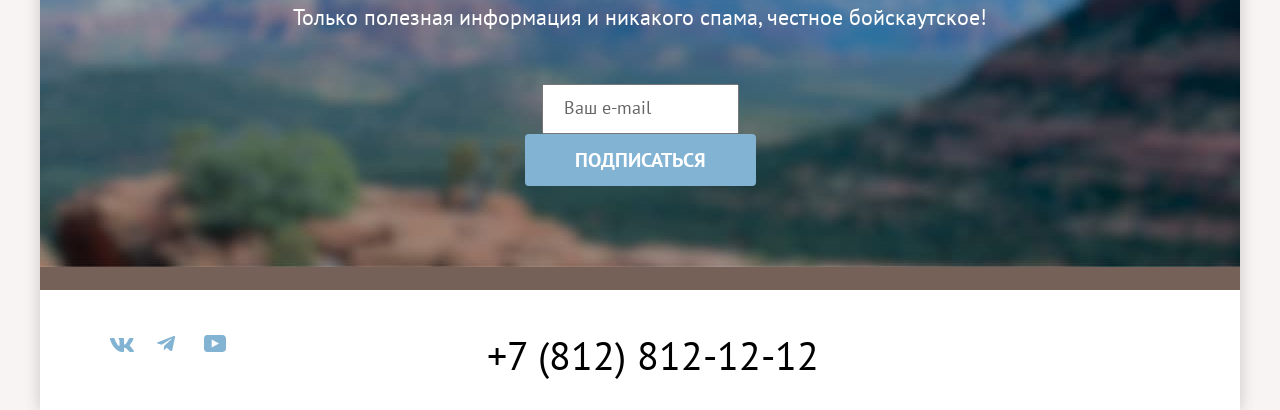
==== commit af280459: "Add files via upload" ====
--- a/index.html
+++ b/index.html
@@ -4,6 +4,7 @@
     <meta charset="utf-8">
     <meta name="viewport" content="width=device-width, initial-scale=1">
     <title>HTML Academy: Седона</title>
+    
     <link href="styles/styles.css" rel="stylesheet">
   </head>
   <body>
@@ -109,27 +110,30 @@
           </form>
         </section>
       </main>
-      <footer class="footer">
+        <footer class="footer">
         <ul class="list-reset social-list">
           <li class="social-item">
-            <a class="social-link social-link-vk" href="#">
+            <a class="social-link" href="https://vk.com/htmlacademy">
               <span class="visually-hidden">Вконтакте</span>
+              <svg aria-hidden="true" focusable="false" xmlns="http://www.w3.org/2000/svg" width="24" height="14" fill="none" viewBox="0 0 24 14"><path fill="#83b3d3" fill-rule="evenodd" d="M23.45.95c.17-.55 0-.95-.8-.95h-2.62c-.67 0-.98.35-1.14.73 0 0-1.34 3.2-3.23 5.27-.61.6-.89.8-1.22.8-.17 0-.42-.2-.42-.74V.95c0-.66-.18-.95-.74-.95H9.15c-.42 0-.67.3-.67.6 0 .61.95.76 1.05 2.5v3.8c0 .84-.16.99-.5.99-.88 0-3.05-3.21-4.33-6.89-.25-.71-.5-1-1.17-1H.9C.15 0 0 .35 0 .73c0 .68.89 4.07 4.14 8.55C6.32 12.34 9.38 14 12.16 14c1.67 0 1.88-.37 1.88-1v-2.32c0-.73.16-.88.69-.88.38 0 1.05.2 2.61 1.67C19.11 13.22 19.4 14 20.41 14h2.62c.75 0 1.13-.37.91-1.1-.24-.72-1.09-1.77-2.21-3.02-.62-.7-1.53-1.47-1.81-1.86-.4-.49-.28-.7 0-1.14 0 0 3.2-4.43 3.53-5.93" clip-rule="evenodd"/></svg>
             </a>
           </li>
           <li class="social-item">
-            <a class="social-link social-link-telegram" href="#">
+            <a class="social-link" href="https://t.me/htmlacademy">
               <span class="visually-hidden">Telegram</span>
+              <svg aria-hidden="true" focusable="false" xmlns="http://www.w3.org/2000/svg" width="18" height="16" fill="none" viewBox="0 0 18 16"><path fill="#83b3d3" d="M16.79.1.84 6.25c-1.09.43-1.08 1.04-.2 1.31l4.1 1.28 9.47-5.98c.44-.27.85-.12.52.18L7.05 9.96l-.28 4.22c.41 0 .6-.19.83-.41l1.99-1.93 4.13 3.05c.77.42 1.31.2 1.5-.7l2.72-12.8c.28-1.12-.43-1.62-1.16-1.3"/></svg>
             </a>
           </li>
           <li class="social-item">
-            <a class="social-link social-link-youtube" href="#">
+            <a class="social-link" href="https://www.youtube.com/user/htmlacademyru">
               <span class="visually-hidden">Youtube</span>
+              <svg aria-hidden="true" focusable="false" xmlns="http://www.w3.org/2000/svg" width="22" height="17" fill="none" viewBox="0 0 22 17"><path fill="#83b3d3" d="M18.6 0H3.18C1.31 0 0 1.6 0 3.4v10.1C0 15.4 1.31 17 3.17 17h15.66c1.64 0 3.17-1.6 3.17-3.4V3.4C21.78 1.6 20.47 0 18.6 0M7.67 12.54V4.46L15 8.5z"/></svg>
             </a>
           </li>
         </ul>
         <a class="footer-phone" href="tel:+78128121212">+7 (812) 812-12-12</a>
         <a class="footer-academy" href="https://htmlacademy.ru/intensive/htmlcss">
-          <img src="images/html-academy.svg" width="115" height="33" alt="htmlacademy">
+           <svg aria-hidden="true" focusable="false" xmlns="http://www.w3.org/2000/svg" width="115" height="33" fill="none" viewBox="0 0 115 33"><path d="M0 12.9v2.6h2.5v-2.6zM11.6 4.5c-1.6 0-2.8.7-3.6 1.7h-.1V0h-2v15.5h2v-5.3c0-2.1 1.3-3.6 3.3-3.6 1.8 0 2.9 1.4 2.9 3.2v5.7h2V9.4c.1-3-1.8-4.9-4.5-4.9M26.6 4.8h-4.8V1.1h-2v3.8h-1.9v2h1.9v6c0 1.7 1 2.7 2.7 2.7h4.1v-2h-3.7c-.7 0-1.1-.4-1.1-1.1V6.8h4.8zM41.1 4.6c-1.6 0-2.9.8-3.5 2.1h-.1c-.6-1.2-1.8-2.1-3.4-2.1-1.4 0-2.5.8-3.1 1.8h-.1V4.8H29v10.6h2V10c0-2 1-3.5 2.6-3.5 1.5 0 2.4 1 2.4 2.6v6.3h2V9.8c0-2.4 1.4-3.3 2.6-3.3 1.5 0 2.4 1 2.4 2.6v6.3h2V8.9c.1-2.5-1.4-4.3-3.9-4.3M47.8 12.7c0 1.7 1 2.7 2.8 2.7h2v-2h-1.7c-.7 0-1.1-.4-1.1-1.1V0h-2zM28.9 19.7c-.9-1.1-2.2-1.8-3.9-1.8-3.1 0-5.4 2.3-5.4 5.6s2.3 5.6 5.4 5.6c1.8 0 3-.8 3.8-1.9h.1v1.6h2V18.2h-2zm-3.6 7.4c-2.2 0-3.6-1.6-3.6-3.6s1.4-3.6 3.6-3.6 3.6 1.6 3.6 3.6c0 1.9-1.4 3.6-3.6 3.6M44.2 22c-.5-2.4-2.6-4.1-5.4-4.1a5.4 5.4 0 0 0-5.6 5.6c0 3.1 2.2 5.6 5.6 5.6 2.8 0 4.9-1.8 5.4-4.2h-2.1a3.4 3.4 0 0 1-3.3 2.3c-2.2 0-3.6-1.6-3.6-3.6s1.4-3.6 3.6-3.6c1.6 0 2.8 1 3.3 2.2h2.1zM55.1 19.7c-.9-1.1-2.2-1.8-3.9-1.8-3.1 0-5.4 2.3-5.4 5.6s2.3 5.6 5.4 5.6c1.8 0 3-.8 3.8-1.9h.1v1.6h2V18.2h-2zm-3.6 7.4c-2.2 0-3.6-1.6-3.6-3.6s1.4-3.6 3.6-3.6 3.6 1.6 3.6 3.6c0 1.9-1.5 3.6-3.6 3.6M68.7 19.8c-.9-1.1-2.2-1.9-3.9-1.9-3.1 0-5.4 2.3-5.4 5.6s2.2 5.6 5.4 5.6c1.7 0 3-.8 3.8-1.8h.1v1.5h2V13.4h-2zm-3.6 7.3c-2.2 0-3.6-1.6-3.6-3.6s1.4-3.6 3.6-3.6 3.6 1.6 3.6 3.6c-.1 2-1.5 3.6-3.6 3.6M78.3 17.9c-3.3 0-5.5 2.5-5.5 5.6 0 3 2.1 5.6 5.5 5.6 2.5 0 4.5-1.3 5.2-3.6h-2.1c-.5 1-1.6 1.6-3 1.6-1.9 0-3.3-1.3-3.4-2.9h8.8c.2-3.6-2-6.3-5.5-6.3m0 1.9c1.7 0 3 1 3.3 2.6h-6.5c.3-1.5 1.5-2.6 3.2-2.6M98.2 17.9c-1.6 0-2.9.8-3.6 2h-.1c-.6-1.2-1.8-2-3.4-2-1.4 0-2.5.7-3.1 1.8v-1.5h-1.9v10.6h2v-5.4c0-2 1-3.4 2.6-3.5 1.5 0 2.4 1 2.4 2.6v6.3h2v-5.6c0-2.4 1.4-3.3 2.6-3.3 1.5 0 2.4 1 2.4 2.6v6.3h2v-6.5c.1-2.6-1.4-4.4-3.9-4.4M109.4 27l-3.6-8.9h-2.2l4.8 11.6c-.3.9-.7 1.2-1.7 1.2h-2.5v2h2.5c1.8 0 2.8-.8 3.5-2.6l4.7-12.2h-2.1z"/></svg>
         </a>
       </footer>
     </div>
--- a/styles/styles.css
+++ b/styles/styles.css
@@ -0,0 +1,763 @@
+@font-face {
+	font-family: "PT Sans";
+	font-style: normal;
+	font-weight: 400;
+	src: url("../fonts/ptsans-400.woff2") format("woff2");
+	font-display: swap;
+}
+
+@font-face {
+	font-family: "PT Sans";
+	font-style: normal;
+	font-weight: 700;
+	src: url("../fonts/ptsans-700.woff2") format("woff2");
+	font-display: swap;
+}
+
+*,
+*::before,
+*::after {
+  box-sizing: border-box;
+}
+
+html {
+  height: 100%;
+}
+
+body {
+  margin: 0;
+  height: 100%;
+  font-family: "PT Sans", sans-serif;
+  font-weight: 400;
+  font-size: 18px;
+  line-height: 21px;
+  color: #333333;
+  background-color: #f8f4f4;
+}
+
+img {
+  display: block;
+  max-width: 100%;
+  height: auto;
+  object-fit: contain;
+}
+
+a {
+  color: #000000;
+}
+
+.container {
+  margin: 0 auto;
+  width: 1200px;
+  min-height: 100%;
+  background-color: #ffffff;
+  box-shadow: 0 0 15px rgba(14, 13, 13, 0.2);
+}
+
+.main-container {
+  flex-grow: 1;
+}
+
+.visually-hidden {
+  position: absolute;
+  width: 1px;
+  height: 1px;
+  margin: -1px;
+  border: 0;
+  padding: 0;
+  white-space: nowrap;
+  clip-path: inset(100%);
+  clip: rect(0 0 0 0);
+  overflow: hidden;
+}
+
+.list-reset {
+  margin: 0;
+  padding: 0;
+  list-style: none;
+}
+
+.button {
+  display: block;
+  padding: 8px 34px;
+  font-family: inherit;
+  font-weight: 700;
+  font-size: 16px;
+  line-height: 20px;
+  color: #ffffff;
+  text-align: center;
+  text-decoration: none;
+  text-transform: uppercase;
+  background-color: #756157;
+  border-radius: 4px;
+  border: 0;
+  cursor: pointer;
+}
+
+.button:hover {
+  background-color: #615048;
+}
+
+.button:focus-visible {
+  outline: none;
+  background-color: #615048;
+}
+
+.button:active {
+  color: rgba(255, 255, 255, .3);
+}
+
+.button:disabled {
+  background-color: #e5e5e5;
+}
+
+.button-submit,
+.button-reset {
+  padding: 8px 50px;
+}
+
+.button-submit {
+  background-color: #82B3D3;
+}
+
+.button-reset {
+  background: none;
+}
+
+.button-reset:hover {
+  background: none;
+  opacity: .6;
+}
+
+.button-reset:focus-visible {
+  background: none;
+  outline: 3px solid #83b3d3;
+}
+
+.button-reset:active {
+  color: rgba(255, 255, 255, .3);
+}
+
+.button-reset:disabled {
+  color: rgba(255, 255, 255, .1);
+}
+
+.button-more {
+  padding: 8px;
+}
+
+.button-add {
+  padding: 8px;
+  background-color: #82B3D3;
+}
+
+.button-submit:hover,
+.button-add:hover,
+.subscription-button:hover {
+  background-color: #68a2ca;
+}
+
+.button-submit:focus-visible,
+.button-add:focus-visible,
+.subscription-button:focus-visible {
+  outline: none;
+  background-color: #68a2ca;
+}
+
+.button-favorites {
+  padding: 8px;
+  background-color: #7DB54F;
+}
+
+.button-favorites:hover {
+  background-color: #6c9e42;
+}
+
+.button-favorites:focus-visible {
+  outline: none;
+  background-color: #6c9e42;
+}
+
+.section-title {
+  margin-top: 0;
+  margin-bottom: 20px;
+  font-weight: 700;
+  font-size: 30px;
+  line-height: 36px;
+  color: #000;
+  text-transform: uppercase;
+}
+
+.section-big-text {
+  margin-top: 0;
+  margin-bottom: 54px;
+  font-size: 22px;
+  line-height: 26px;
+}
+
+.item-title {
+  margin-top: 0;
+  font-size: 24px;
+  font-weight: 700;
+  line-height: 28px;
+  text-transform: uppercase;
+}
+
+.item-text {
+  margin-top: 0;
+  font-size: 18px;
+  line-height: 21px;
+}
+
+.header,
+.footer {
+  display: flex;
+  justify-content: space-between;
+  padding-left: 70px;
+  padding-right: 70px;
+}
+
+.header {
+  position: relative;
+}
+
+.logo {
+  position: absolute;
+  top: 0;
+  display: block;
+  width: 140px;
+  height: 70px;
+  z-index: 1;
+}
+
+.navigation {
+  margin-left: 168px;
+}
+
+.navigation-list {
+  display: flex;
+  flex-wrap: wrap;
+}
+
+.navigation-item {
+  font-weight: 700;
+  font-size: 20px;
+  line-height: 24px;
+}
+
+.navigation-link {
+  position: relative;
+  display: block;
+  padding: 20px 16px;
+  text-decoration: none;
+  color: #000;
+}
+
+.navigation-link:hover:after,
+.navigation-link-active:after {
+  content: "";
+  position: absolute;
+  left: 16px;
+  right: 16px;
+  bottom: -1px;
+  z-index: 1;
+  display: block;
+  width: auto;
+  height: 2px;
+  background-color: #756259;
+}
+
+.user-bar {
+  display: flex;
+  flex-wrap: wrap;
+  align-items: center;
+  flex-shrink: 0;
+}
+
+.search-link {
+  display: block;
+  padding: 24px 13px 23px;
+  min-width: 44px;
+  min-height: 65px;
+  background: url("../images/search.svg") no-repeat center center;
+}
+
+.search-link:hover,
+.favourites:hover {
+  opacity: 0.6;
+}
+
+.favourites {
+  position: relative;
+  display: block;
+  margin-right: 20px;
+  padding: 24px 13px 23px;
+  min-width: 44px;
+  min-height: 66px;
+  background: url("../images/heart.svg") no-repeat center center;
+}
+
+.favourites-count {
+  position: absolute;
+  top: 14px;
+  right: 3px;
+  display: block;
+  padding-top: 5px;
+  width: 20px;
+  height: 20px;
+  border-radius: 50%;
+  background-color: #7db54f;
+  font-size: 10px;
+  line-height: 10px;
+  color: #ffffff;
+  text-align: center;
+}
+
+.hero {
+  margin-bottom: 70px;
+  width: 1200px;
+  height: 485px;
+  background: url("../images/welcome-sedona.png") no-repeat;
+  background-size: 100% auto;
+}
+
+.hero-img {
+  margin: 0 auto;
+  padding-top: 50px;
+}
+
+.advantages, .services, .hotel-search,
+.subscription {
+  display: flex;
+  flex-direction: column;
+  align-items: center;
+  text-align: center;
+}
+
+.advantages {
+  margin-bottom: 64px;
+}
+
+.advantages .section-title {
+  margin-bottom: 25px;
+  max-width: 620px;
+}
+
+.advantages .section-big-text {
+  margin-bottom: 90px;
+  max-width: 660px;
+}
+
+.advantages-list,
+.services-list {
+  display: flex;
+  flex-wrap: wrap;
+  width: 100%;
+}
+
+.advantages-item,
+.advantages-item-text-block,
+.services-item {
+  display: flex;
+  flex-direction: column;
+  flex-basis: 33.3%;
+  justify-content: center;
+  align-items: center;
+  min-height: 385px;
+}
+
+.advantages-item {
+  background-color: rgba(131, 179, 211, 0.12);
+}
+
+.advantages-item:nth-child(3n) {
+  background-color: rgba(131, 179, 211, 0.2);
+}
+
+.advantages-item-dark {
+  flex-direction: row;
+  flex-basis: 100%;
+  background-color: #82b3d3;
+  color: #ffffff;
+}
+
+.advantages-item-reverse {
+  flex-direction: row-reverse;
+}
+
+.advantages-item-img {
+  flex-basis: 66.66%;
+}
+
+.advantages-item .item-title {
+  margin-bottom: 62px;
+  max-width: 175px;
+}
+
+.advantages-item .item-text {
+  margin-bottom: 0;
+  max-width: 230px;
+}
+
+.services {
+  margin-bottom: 96px;
+}
+
+.services .section-title {
+  max-width: 505px;
+}
+
+.services .section-big-text {
+  margin-bottom: 64px;
+  max-width: 490px;
+}
+
+.services-item {
+  background-color: rgba(131, 180, 213, 0.12);
+}
+
+.services-item:nth-child(3n+2) {
+  background-color: #ffffff;
+}
+
+.services-item .item-title {
+  margin-bottom: 30px;
+}
+
+.services-item .item-text {
+  margin-bottom: 0;
+  max-width: 230px;
+}
+
+.services-item-title:before {
+  display: block;
+  margin: 0 auto 30px;
+  width: 74px;
+  height: 72px;
+}
+
+.servises-item-title-housing:before {
+  content: url('../images/housing.svg');
+}
+
+.servises-item-title-eat:before {
+  content: url('../images/eat.svg');
+}
+
+.services-item-title-souvenirs::before {
+  content: url('../images/souvenir.svg');
+}
+
+.hotel-search .section-title,
+.hotel-search .section-big-text {
+  max-width: 600px;
+}
+
+.hotel-search-button {
+  margin-bottom: 96px;
+  padding: 8px 50px;
+  font-size:20px;
+  line-height: 36px;
+}
+
+.filter {
+  padding: 35px 70px;
+  background: #6B8EB4 url(../images/filter-bg.jpg) no-repeat;
+  background-size: cover;
+  font-size: 18px;
+  line-height: 23px;
+  color: #ffffff;
+}
+
+.filter-title {
+  margin: 0;
+  font-weight: 700;
+  font-size: 60px;
+  line-height: 78px;
+}
+
+.filter-search {
+  display: flex;
+  justify-content: space-between;
+}
+
+.filter-search-title {
+  font-weight: 700;
+  font-size: 20px;
+  line-height: 24px;
+}
+
+.filter-search-group {
+  padding: 0;
+  border: 0;
+}
+
+.filter-search-left-block {
+  display: flex;
+  justify-content: space-between;
+  width: 370px;
+}
+
+.filter-search-left-block .filter-search-group {
+  width: 150px;
+}
+
+.filter-search-right-block {
+  display: flex;
+  justify-content: space-between;
+  width: 550px;
+}
+
+.filter-search-right-block .filter-search-group {
+  width: 288px;
+}
+
+.filter-search-button-block {
+  width: 191px;
+}
+
+.filter-search-button-submit,
+.filter-search-button-reset {
+  padding: 8px 50px;
+  width: 190px;
+  text-align: center;
+}
+
+.filter-search-button-submit {
+  background-color: #82b3d3;
+}
+
+.filter-search-button-reset {
+  background: none;
+}
+
+.breadcrumbs-item {
+  display: inline-block;
+}
+
+.breadcrumbs-item:not(:last-child) {
+  margin-right: 5px;
+}
+
+.breadcrumbs-item:not(:last-child)::after {
+  display: inline-block;
+  margin-left: 7px;
+  width: 8px;
+  height: 12px;
+  content: url('../images/arrow-right.svg');
+}
+
+.breadcrumbs-link {
+  font-size: 16px;
+  line-height: 21px;
+  color: #ffffff;
+}
+
+.breadcrumbs-link-home {
+  display: inline-block;
+  width: 13px;
+  height: 13px;
+  background: url("../images/home.svg") no-repeat;
+  background-size: 100% auto;
+}
+
+.display-button {
+  display: inline-block;
+  width: 48px;
+  height: 48px;
+  border: 2px solid #e5e5e5;
+}
+
+.display-button-tiles {
+  background: url("../images/tiles.svg") 50% 50% no-repeat;
+}
+
+.display-button-cards {
+  background: url("../images/cards.svg") 50% 50% no-repeat;
+}
+
+.display-button-lists {
+  background: url("../images/lists.svg") 50% 50% no-repeat;
+}
+
+.catalog {
+  padding: 50px 70px 60px;
+}
+
+.catalog-header {
+  display: flex;
+  justify-content: space-between;
+  align-items: center;
+}
+
+.catalog-header .section-title {
+  flex-grow: 1;
+  margin-bottom: 0;
+}
+
+.catalog-header .sorting {
+  margin-right: 70px;
+}
+
+.catalog-list {
+  display: flex;
+  flex-wrap: wrap;
+  justify-content: space-between;
+}
+
+.catalog-card {
+  padding: 20px;
+  width: 340px;
+}
+
+.catalog-card-link {
+  text-decoration: none;
+  color: #000000;
+}
+
+.catalog-card-title {
+  font-weight: 700;
+  font-size: 24px;
+  line-height: 28px;
+}
+
+.catalog-card-text {
+  font-size: 18px;
+  line-height: 21px;
+  color: #333333;
+}
+
+.catalog-button-more {
+  padding: 8px 26px;
+}
+
+.catalog-button-add {
+  padding: 8px 26px;
+  background-color: #82B3D3;
+}
+
+.catalog-button-favorites {
+  padding: 8px 26px;
+  background-color: #7DB54F;
+}
+
+.catalog-card-rating {
+  display: inline-block;
+  padding: 9px 22px 8px 23px;
+  font-size: 16px;
+  line-height: 20px;
+  text-transform: uppercase;
+  background-color: #F2F2F2;
+  border-radius: 4px;
+}
+
+.pagination {
+  display: flex;
+}
+
+.pagination-item:not(:last-child) {
+  margin-right: 8px;
+}
+
+.pagination-link {
+  display: inline-block;
+  padding: 12px;
+  width: 60px;
+  height: 60px;
+  font-weight: 700;
+  font-size: 20px;
+  line-height: 36px;
+  text-align: center;
+  text-decoration: none;
+  color: #ffffff;
+  background-color: #82B3D3;
+  border-radius: 4px;
+}
+
+.pagination-current {
+  color: #000000;
+  background-color: #F2F2F2;
+}
+
+.pagination-none {
+  color: #000000;
+  background: none;
+}
+
+.subscription {
+  padding-top: 96px;
+  padding-bottom: 104px;
+  background: #756157 url("../images/subscribe-bg.jpg") no-repeat;
+  background-size: 100% auto;
+  color: #ffffff;
+  text-align: center;
+}
+
+.subscription .section-title {
+  color: #ffffff;
+}
+
+.subscription-inner {
+  background: none;
+  color: #333333;
+}
+
+.subscription-inner .section-title {
+  color: #000000;
+}
+
+.subscription-input-email {
+  font-family: inherit;
+  padding: 14px 20px;
+}
+
+.subscription-input-email::placeholder {
+  font-family: inherit;
+  font-size: 18px;
+  line-height: 24px;
+  color: #000000;
+  opacity: 60%;
+}
+
+.subscription-button {
+  padding: 8px 50px;
+  font-size:20px;
+  line-height: 36px;
+  background-color: #82B3D3;
+}
+
+.footer {
+  align-items: center;
+  padding-top: 45px;
+  padding-bottom: 35px;
+}
+
+.social-list {
+  display: flex;
+  flex-wrap: wrap;
+}
+
+.social-link {
+  display: block;
+  width: 47px;
+  height: 40px;
+}
+
+.social-link-vk {
+  background: url("../images/vk.svg") no-repeat center center;
+}
+
+.social-link-telegram {
+  background: url("../images/telegram.svg") no-repeat center center;
+}
+
+.social-link-youtube {
+  background: url("../images/youtube.svg") no-repeat center center;
+}
+
+.footer-phone {
+  font-size: 40px;
+  line-height: 40px;
+  color: #000000;
+  text-decoration: none;
+}
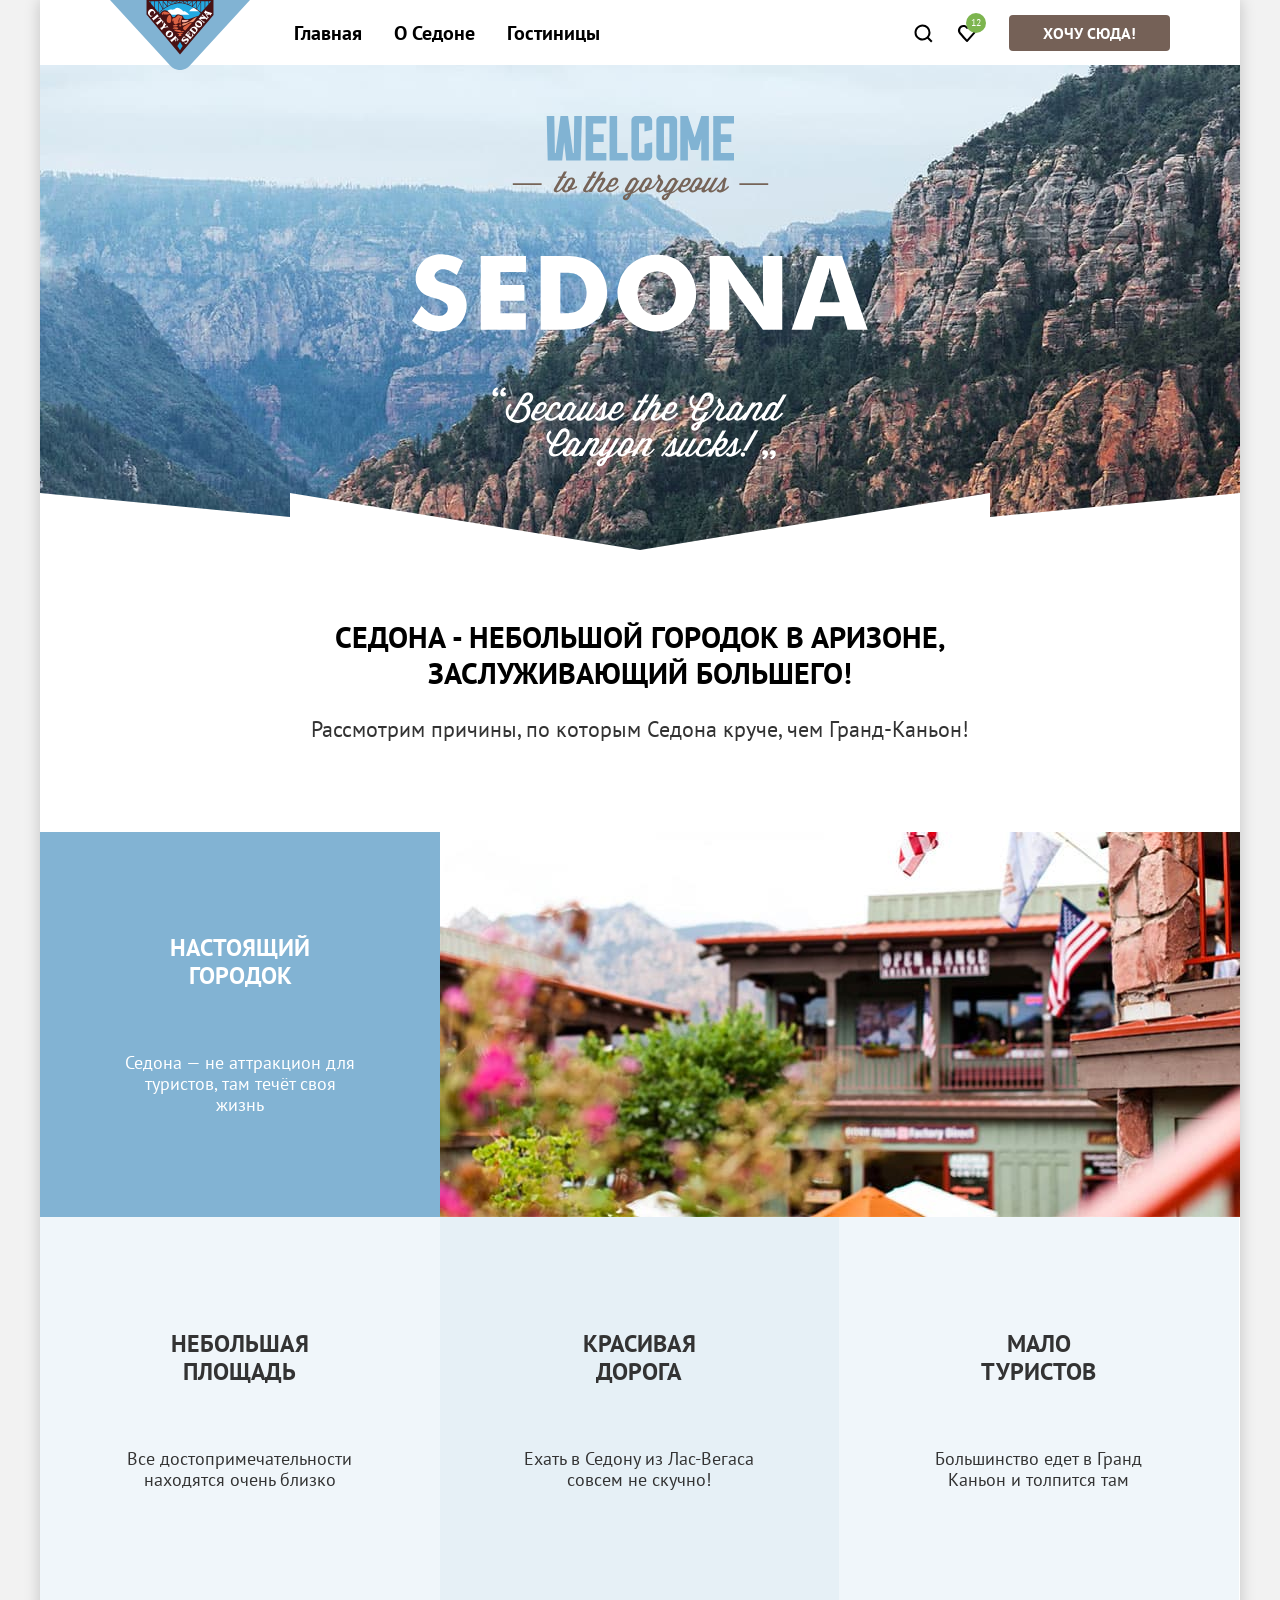
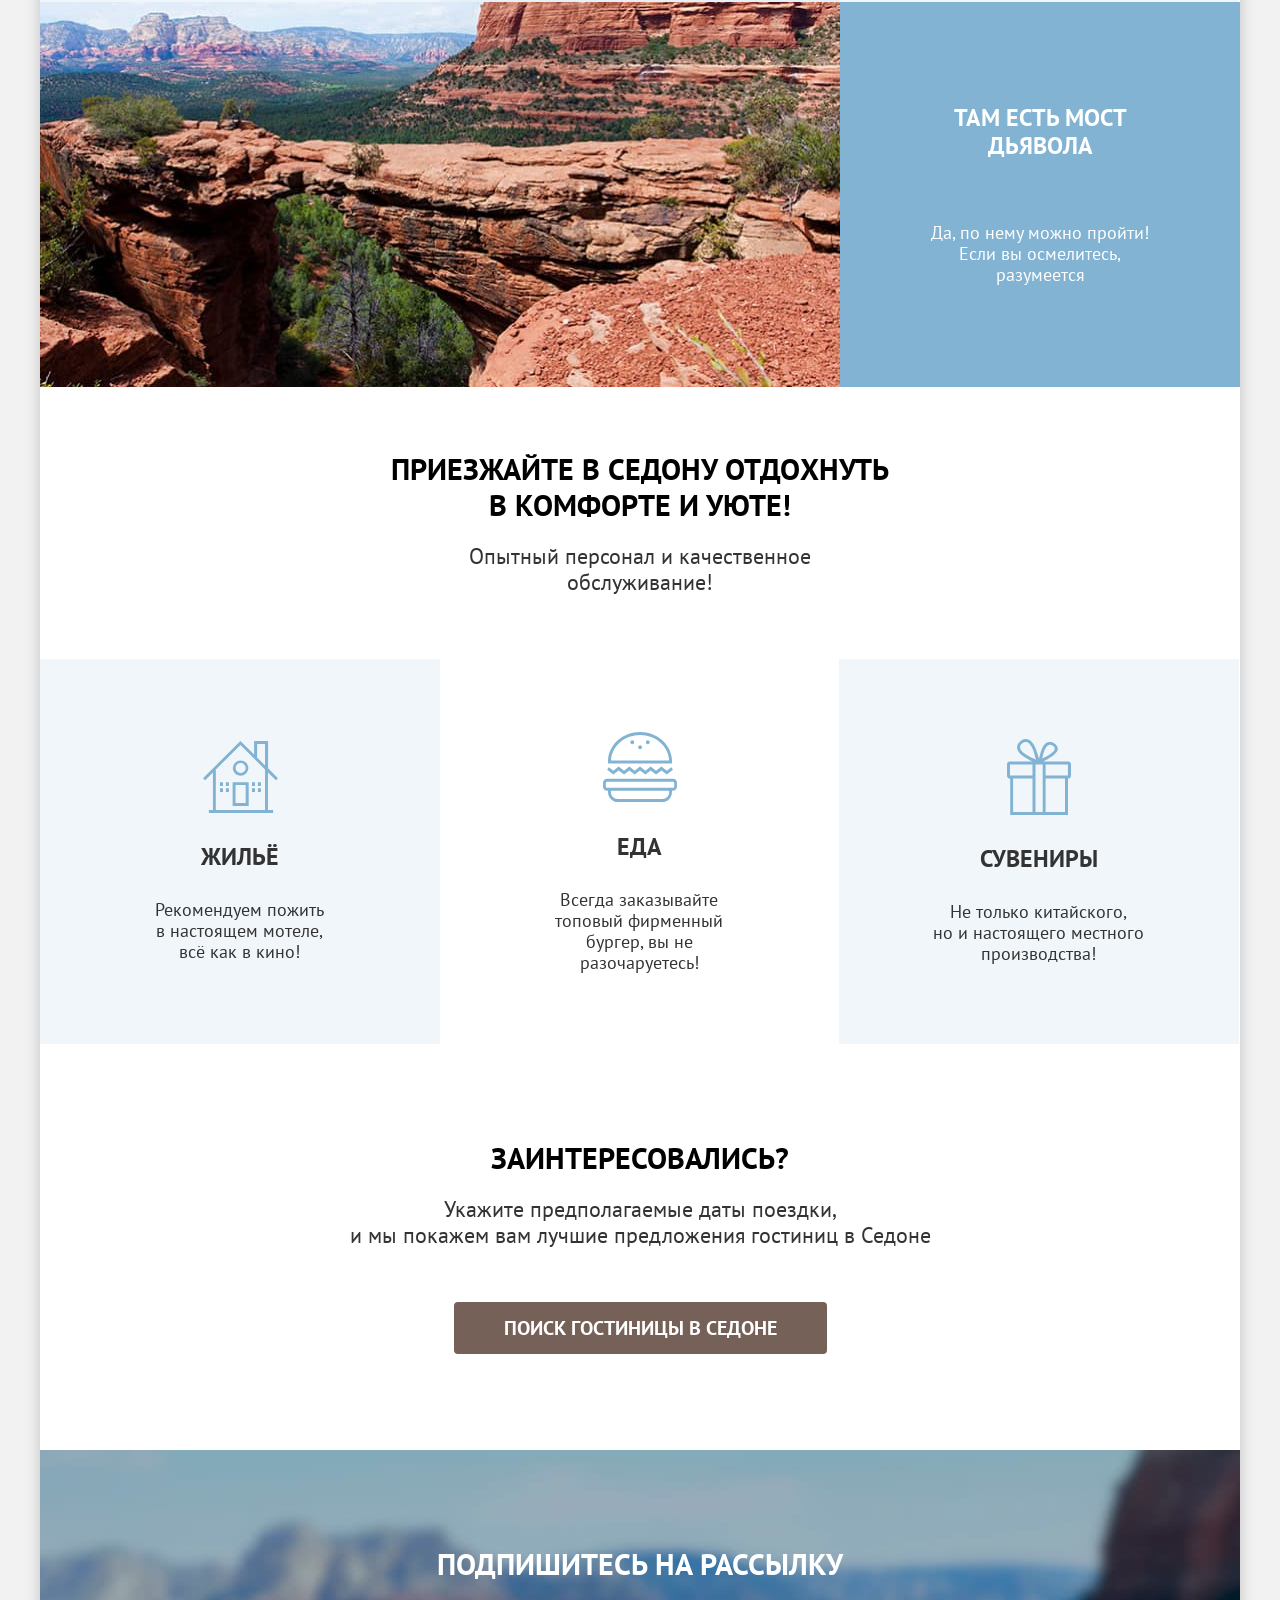
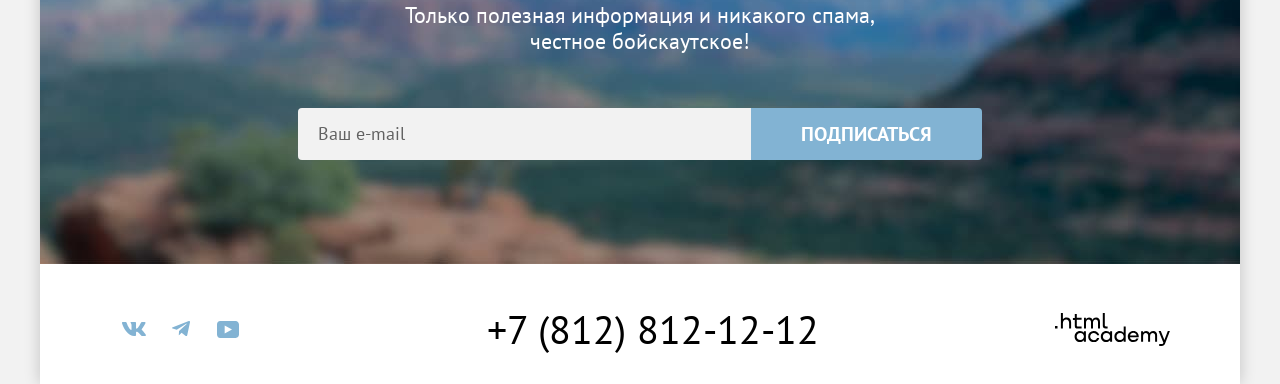
==== commit 35b7ecbc: "Add files via upload" ====
--- a/index.html
+++ b/index.html
@@ -4,8 +4,10 @@
     <meta charset="utf-8">
     <meta name="viewport" content="width=device-width, initial-scale=1">
     <title>HTML Academy: Седона</title>
-    
+
     <link href="styles/styles.css" rel="stylesheet">
+    <link rel="icon" href="favicon.ico">
+    <link rel="icon" type="image/png" sizes="32x32" href="images/favicon.png">
   </head>
   <body>
     <div class="container">
--- a/styles/styles.css
+++ b/styles/styles.css
@@ -1,17 +1,17 @@
 @font-face {
-	font-family: "PT Sans";
-	font-style: normal;
-	font-weight: 400;
-	src: url("../fonts/ptsans-400.woff2") format("woff2");
-	font-display: swap;
+  font-family: "PT Sans";
+  font-style: normal;
+  font-weight: 400;
+  src: url("../fonts/ptsans-400.woff2") format("woff2");
+  font-display: swap;
 }
 
 @font-face {
-	font-family: "PT Sans";
-	font-style: normal;
-	font-weight: 700;
-	src: url("../fonts/ptsans-700.woff2") format("woff2");
-	font-display: swap;
+  font-family: "PT Sans";
+  font-style: normal;
+  font-weight: 700;
+  src: url("../fonts/ptsans-700.woff2") format("woff2");
+  font-display: swap;
 }
 
 *,
@@ -32,7 +32,7 @@
   font-size: 18px;
   line-height: 21px;
   color: #333333;
-  background-color: #f8f4f4;
+  background-color: #f2f2f2;
 }
 
 img {
@@ -40,10 +40,6 @@
   max-width: 100%;
   height: auto;
   object-fit: contain;
-}
-
-a {
-  color: #000000;
 }
 
 .container {
@@ -51,11 +47,7 @@
   width: 1200px;
   min-height: 100%;
   background-color: #ffffff;
-  box-shadow: 0 0 15px rgba(14, 13, 13, 0.2);
-}
-
-.main-container {
-  flex-grow: 1;
+  box-shadow: 0 0 15px rgba(0, 0, 0, 0.2);
 }
 
 .visually-hidden {
@@ -80,6 +72,7 @@
 .button {
   display: block;
   padding: 8px 34px;
+  max-width: 200px;
   font-family: inherit;
   font-weight: 700;
   font-size: 16px;
@@ -114,10 +107,11 @@
 .button-submit,
 .button-reset {
   padding: 8px 50px;
+  max-width: 190px;
 }
 
 .button-submit {
-  background-color: #82B3D3;
+  background-color: #82b3d3;
 }
 
 .button-reset {
@@ -142,31 +136,56 @@
   color: rgba(255, 255, 255, .1);
 }
 
+.button-more,
+.button-add,
+.button-favorites {
+  max-width: 140px;
+}
+
 .button-more {
   padding: 8px;
 }
 
 .button-add {
   padding: 8px;
-  background-color: #82B3D3;
+  background-color: #82b3d3;
+}
+
+.hotel-search-button {
+  margin-bottom: 96px;
+  padding: 8px 50px;
+  max-width: 376px;
+  font-size: 20px;
+  line-height: 36px;
+}
+
+.form-search-button {
+  padding: 18px;
+  width: 100%;
+  max-width: 577px;
+  font-size: 20px;
+  line-height: 24px;
+  background-color: #83b3d3;
 }
 
 .button-submit:hover,
 .button-add:hover,
-.subscription-button:hover {
+.subscription-button:hover,
+.form-search-button:hover {
   background-color: #68a2ca;
 }
 
 .button-submit:focus-visible,
 .button-add:focus-visible,
-.subscription-button:focus-visible {
+.subscription-button:focus-visible,
+.form-search-button:focus-visible {
   outline: none;
   background-color: #68a2ca;
 }
 
 .button-favorites {
   padding: 8px;
-  background-color: #7DB54F;
+  background-color: #7db54f;
 }
 
 .button-favorites:hover {
@@ -184,7 +203,7 @@
   font-weight: 700;
   font-size: 30px;
   line-height: 36px;
-  color: #000;
+  color: #000000;
   text-transform: uppercase;
 }
 
@@ -209,10 +228,292 @@
   line-height: 21px;
 }
 
+.modal-container {
+  position: fixed;
+  top: 0;
+  left: 0;
+  z-index: 2;
+  display: flex;
+  justify-content: center;
+  align-items: center;
+  width: 100%;
+  height: 100%;
+  background-color: rgba(242, 242, 242, .8);
+}
+
+.modal {
+  position: relative;
+  padding: 64px 70px;
+  width: 717px;
+  border-radius: 30px;
+  background-color: #ffffff;
+  box-shadow: 0 25px 50px rgba(0, 0, 0, 0.15);
+}
+
+.modal-title {
+  margin-top: 0;
+  margin-bottom: 62px;
+  margin-right: 52px;
+  font-size: 30px;
+  font-weight: 700;
+  line-height: 36px;
+  text-transform: uppercase;
+  color: #000000;
+}
+
+.modal-close-button {
+  position: absolute;
+  top: 64px;
+  right: 52px;
+  display: flex;
+  justify-content: center;
+  align-items: center;
+  width: 52px;
+  height: 52px;
+  background-color: #f2f2f2;
+  border: none;
+  border-radius: 50%;
+  cursor: pointer;
+}
+
+.modal-close-button path {
+  fill: #000000;
+}
+
+.modal-close-button:hover {
+  background-color: #e6e6e6;
+}
+
+.modal-close-button:focus-visible {
+  outline: 3px solid #83b3d3;
+  border: none;
+  background-color: #e6e6e6;
+}
+
+.modal-close-button:active {
+  background-color: #e6e6e6;
+}
+
+.modal-close-button:active path {
+  opacity: .3;
+}
+
+.form {
+  display: flex;
+  flex-wrap: wrap;
+}
+
+.form-block {
+  display: grid;
+  grid-template-columns: 137px 1fr;
+  gap: 4px;
+  align-items: center;
+  margin-bottom: 18px;
+  width: 100%;
+}
+
+.form-container {
+  display: flex;
+  justify-content: space-between;
+  width: 100%;
+}
+
+.form-container .form-block {
+  width: auto;
+}
+
+.form-label {
+  display: block;
+  padding-right: 18px;
+  font-size: 20px;
+  font-weight: 700;
+  line-height: 24px;
+}
+
+.form-input,
+.form-number {
+  font-family: "PT Sans", sans-serif;
+  font-size: 18px;
+  font-weight: 700;
+  line-height: 24px;
+  border: none;
+  background-color: #f2f2f2;
+}
+
+.form-input:disabled,
+.form-input:disabled:hover,
+.form-number:disabled {
+  opacity: 30%;
+}
+
+.form-input {
+  padding: 12px 20px;
+  color: #000000;
+  border-radius: 4px;
+}
+
+.form-input:invalid {
+  color: rgba(0, 0, 0, .6);
+}
+
+.form-input:hover {
+  background-color: #e6e6e6;
+}
+
+.form-input:focus-visible {
+  outline: 3px solid #83b3d3;
+  background-color: #e6e6e6;
+}
+
+.form-input-message {
+  min-height: 25px;
+  grid-column: 1/ 3;
+  margin-left: 158px;
+  font-size: 16px;
+  line-height: 21px;
+}
+
+.form-input-error {
+  color: #ff5757;
+}
+
+.form-input-valid {
+  color: #333333;
+}
+
+.form-number-block {
+  display: flex;
+  justify-content: space-between;
+  text-align: center;
+  align-items: center;
+  border-radius: 4px;
+  width: 110px;
+  height: 48px;
+  background-color: #f2f2f2;
+}
+
+.form-number-button {
+  display: flex;
+  justify-content: center;
+  align-items: center;
+  width: 20px;
+  height: 20px;
+  cursor: pointer;
+  border: none;
+  background: none;
+}
+
+.form-number-button svg {
+  flex-shrink: 0;
+}
+
+.form-number-button path {
+  fill: rgba(117, 97, 87, .3);
+}
+
+.form-number-button:hover path {
+  fill: #000000;
+}
+
+.form-number-button:focus-visible {
+  outline: 3px solid #82b3d3;
+  border-radius: 4px;
+}
+
+.form-number-button:focus-visible path {
+  fill: #000000;
+}
+
+.form-number-button:active path {
+  fill: rgba(117, 97, 87, .3);
+}
+
+.form-number-button-minus {
+  margin-left: 13px;
+}
+
+.form-number-button-plus {
+  margin-right: 13px;
+}
+
+.form-number {
+  width: 32px;
+  text-align: center;
+  appearance: textfield;
+}
+
+.form-number:active,
+.form-number:focus {
+  outline: none;
+}
+
+.form-number::-webkit-inner-spin-button,
+.form-number::-webkit-outer-spin-button {
+  -webkit-appearance: none;
+  margin: 0;
+}
+
+.tooltip {
+  position: absolute;
+  margin-top: -26px;
+  margin-left: 62px;
+  width: 26px;
+  height: 26px;
+}
+
+.tooltip-toggle {
+  border: none;
+  background-color: transparent;
+  padding: 0;
+  margin: 0;
+  display: block;
+}
+
+.tooltip-toggle:focus {
+  outline: none;
+}
+
+.tooltip-text {
+  position: absolute;
+  left: 50%;
+  display: none;
+  margin-top: 15px;
+  padding: 18px 22px;
+  width: 256px;
+  font-size: 16px;
+  font-weight: 400;
+  line-height: 20px;
+  color: #ffffff;
+  background-color: #333333;
+  border-radius: 10px;
+  box-shadow: 0 15px 30px rgba(0, 0, 0, .3);
+  transform: translateX(-50%);
+  z-index: 1;
+}
+
+.tooltip-text:after {
+  content: "";
+  position: absolute;
+  left: 0;
+  right: 0;
+  bottom: 100%;
+  margin-left: auto;
+  margin-right: auto;
+  width: 19px;
+  height: 9px;
+  background-image: url("../images/tooltip-arrow.svg");
+}
+
+.tooltip-toggle:hover + .tooltip-text,
+.tooltip-toggle:focus + .tooltip-text {
+  display: block;
+}
+
 .header,
 .footer {
   display: flex;
   justify-content: space-between;
+  align-items: center;
   padding-left: 70px;
   padding-right: 70px;
 }
@@ -250,11 +551,20 @@
   display: block;
   padding: 20px 16px;
   text-decoration: none;
-  color: #000;
+  color: #000000;
+}
+
+.navigation-link:not(.navigation-link-active):active {
+  opacity: .6;
+}
+
+.navigation-link:focus {
+  outline: none;
 }
 
 .navigation-link:hover:after,
-.navigation-link-active:after {
+.navigation-link-active:after,
+.navigation-link:focus:after {
   content: "";
   position: absolute;
   left: 16px;
@@ -264,17 +574,19 @@
   display: block;
   width: auto;
   height: 2px;
-  background-color: #756259;
+  background-color: #756257;
 }
 
 .user-bar {
   display: flex;
   flex-wrap: wrap;
+  align-self: flex-start;
   align-items: center;
   flex-shrink: 0;
 }
 
 .search-link {
+  position: relative;
   display: block;
   padding: 24px 13px 23px;
   min-width: 44px;
@@ -282,51 +594,83 @@
   background: url("../images/search.svg") no-repeat center center;
 }
 
-.search-link:hover,
-.favourites:hover {
-  opacity: 0.6;
-}
-
 .favourites {
   position: relative;
   display: block;
   margin-right: 20px;
   padding: 24px 13px 23px;
   min-width: 44px;
-  min-height: 66px;
+  min-height: 65px;
   background: url("../images/heart.svg") no-repeat center center;
 }
 
 .favourites-count {
   position: absolute;
-  top: 14px;
+  top: 13px;
   right: 3px;
   display: block;
   padding-top: 5px;
-  width: 20px;
-  height: 20px;
+  min-width: 20px;
+  min-height: 20px;
   border-radius: 50%;
-  background-color: #7db54f;
+  background-color: #7DB54F;
   font-size: 10px;
   line-height: 10px;
   color: #ffffff;
   text-align: center;
 }
 
+.search-link:hover:after,
+.favourites:hover:after {
+  content: "";
+  position: absolute;
+  left: 10px;
+  right: 10px;
+  bottom: -1px;
+  z-index: 1;
+  display: block;
+  width: auto;
+  height: 2px;
+  background-color: #756257;
+}
+
+.search-link:focus,
+.favourites:focus {
+  outline: none;
+}
+
+.search-link:active,
+.favourites:active {
+  opacity: .6;
+}
+
 .hero {
-  margin-bottom: 70px;
+  position: relative;
+  margin-bottom: 69px;
   width: 1200px;
-  height: 485px;
-  background: url("../images/welcome-sedona.png") no-repeat;
-  background-size: 100% auto;
+  min-height: 485px;
+  background: #3F78A3 url("../images/welcome-sedona.jpg") no-repeat center center;
+  background-size: cover;
+}
+
+.hero::after {
+  content: "";
+  position: absolute;
+  bottom: 0;
+  width: 1200px;
+  height: 57px;
+  background: url("../images/hero-divider.svg") no-repeat center center;
+  background-size: cover;
 }
 
 .hero-img {
   margin: 0 auto;
-  padding-top: 50px;
-}
-
-.advantages, .services, .hotel-search,
+  padding-top: 51px;
+}
+
+.advantages,
+.services,
+.hotel-search,
 .subscription {
   display: flex;
   flex-direction: column;
@@ -363,21 +707,23 @@
   flex-basis: 33.3%;
   justify-content: center;
   align-items: center;
+  padding: 60px 80px;
   min-height: 385px;
 }
 
 .advantages-item {
-  background-color: rgba(131, 179, 211, 0.12);
+  background-color: rgba(131, 179, 211, .12);
 }
 
 .advantages-item:nth-child(3n) {
-  background-color: rgba(131, 179, 211, 0.2);
+  background-color: rgba(131, 179, 211, .20);
 }
 
 .advantages-item-dark {
   flex-direction: row;
   flex-basis: 100%;
-  background-color: #82b3d3;
+  padding: 0;
+  background-color: #82B3D3;
   color: #ffffff;
 }
 
@@ -413,7 +759,7 @@
 }
 
 .services-item {
-  background-color: rgba(131, 180, 213, 0.12);
+  background-color: rgba(131, 179, 211, .12);
 }
 
 .services-item:nth-child(3n+2) {
@@ -421,7 +767,8 @@
 }
 
 .services-item .item-title {
-  margin-bottom: 30px;
+  margin-bottom: 28px;
+  max-width: 230px;
 }
 
 .services-item .item-text {
@@ -431,21 +778,21 @@
 
 .services-item-title:before {
   display: block;
-  margin: 0 auto 30px;
-  width: 74px;
-  height: 72px;
+  margin: 0 auto 24px;
+  min-width: 74px;
+  min-height: 72px;
 }
 
 .servises-item-title-housing:before {
-  content: url('../images/housing.svg');
+  content: url("../images/housing.svg");
 }
 
 .servises-item-title-eat:before {
-  content: url('../images/eat.svg');
+  content: url("../images/eat.svg");
 }
 
 .services-item-title-souvenirs::before {
-  content: url('../images/souvenir.svg');
+  content: url("../images/souvenir.svg");
 }
 
 .hotel-search .section-title,
@@ -453,16 +800,65 @@
   max-width: 600px;
 }
 
-.hotel-search-button {
-  margin-bottom: 96px;
-  padding: 8px 50px;
-  font-size:20px;
-  line-height: 36px;
+.breadcrumbs {
+  display: flex;
+  flex-wrap: wrap;
+  align-items: center;
+  margin-bottom: 40px;
+}
+
+.breadcrumbs-item {
+  display: flex;
+}
+
+.breadcrumbs-item:not(:last-child) {
+  margin-right: 10px;
+}
+
+.breadcrumbs-item:not(:last-child)::after {
+  display: block;
+  margin-top: -1px;
+  margin-left: 10px;
+  width: 8px;
+  height: 12px;
+  content: url("../images/arrow-right.svg");
+}
+
+.breadcrumbs-item:first-child::after {
+  margin-top: -5px;
+}
+
+.breadcrumbs-link {
+  font-size: 16px;
+  line-height: 21px;
+  color: #ffffff;
+  text-decoration: none;
+}
+
+.breadcrumbs-link-home {
+  display: block;
+  width: 13px;
+  height: 13px;
+  background: url("../images/home.svg") no-repeat;
+  background-size: cover;
+}
+
+.breadcrumbs-link[href]:hover {
+  opacity: .6;
+}
+
+.breadcrumbs-link[href]:focus {
+  outline: none;
+}
+
+.breadcrumbs-link[href]:active {
+  opacity: .3;
 }
 
 .filter {
-  padding: 35px 70px;
-  background: #6B8EB4 url(../images/filter-bg.jpg) no-repeat;
+  padding: 35px 70px 70px;
+  min-height: 412px;
+  background: #6B8EB4 url("../images/filter-bg.jpg") no-repeat;
   background-size: cover;
   font-size: 18px;
   line-height: 23px;
@@ -470,7 +866,8 @@
 }
 
 .filter-title {
-  margin: 0;
+  margin-top: 0;
+  margin-bottom: 8px;
   font-weight: 700;
   font-size: 60px;
   line-height: 78px;
@@ -478,116 +875,302 @@
 
 .filter-search {
   display: flex;
-  justify-content: space-between;
+  flex-wrap: wrap;
+}
+
+.filter-search-group {
+  flex-basis: 150px;
+  margin: 0;
+  margin-right: 70px;
+  padding: 0;
+  border: 0;
+}
+
+.filter-search-group-price {
+  flex-basis: 287px;
+  margin-left: auto;
 }
 
 .filter-search-title {
+  margin-bottom: 32px;
+  padding: 0;
   font-weight: 700;
   font-size: 20px;
   line-height: 24px;
 }
 
-.filter-search-group {
-  padding: 0;
-  border: 0;
-}
-
-.filter-search-left-block {
-  display: flex;
+.filter-search-item:not(:last-child) {
+  margin-bottom: 16px;
+}
+
+.filter-search-buttons {
+  display: flex;
+  flex-direction: column;
   justify-content: space-between;
-  width: 370px;
-}
-
-.filter-search-left-block .filter-search-group {
-  width: 150px;
-}
-
-.filter-search-right-block {
-  display: flex;
-  justify-content: space-between;
-  width: 550px;
-}
-
-.filter-search-right-block .filter-search-group {
-  width: 288px;
-}
-
-.filter-search-button-block {
-  width: 191px;
-}
-
-.filter-search-button-submit,
-.filter-search-button-reset {
-  padding: 8px 50px;
+  padding-top: 55px;
   width: 190px;
-  text-align: center;
-}
-
-.filter-search-button-submit {
-  background-color: #82b3d3;
-}
-
-.filter-search-button-reset {
-  background: none;
-}
-
-.breadcrumbs-item {
-  display: inline-block;
-}
-
-.breadcrumbs-item:not(:last-child) {
-  margin-right: 5px;
-}
-
-.breadcrumbs-item:not(:last-child)::after {
-  display: inline-block;
-  margin-left: 7px;
-  width: 8px;
-  height: 12px;
-  content: url('../images/arrow-right.svg');
-}
-
-.breadcrumbs-link {
-  font-size: 16px;
+}
+
+.control {
+  position: relative;
+  display: block;
+  padding-left: 37px;
+  cursor: pointer;
+}
+
+.control-mark {
+  position: absolute;
+  top: 2px;
+  left: 1px;
+  width: 20px;
+  height: 20px;
+  background-color: #ffffff;
+  border-radius: 4px;
+}
+
+.control-input:not(:disabled):hover ~ .control-label {
+  opacity: 60%;
+}
+
+.control-input:not(:disabled):hover + .control-mark {
+  opacity: 60%;
+}
+
+.control-input:not(:disabled):active ~ .control-label {
+  opacity: 30%;
+}
+
+.control-input:not(:disabled):active + .control-mark {
+  opacity: 30%;
+}
+
+.control-input:disabled + .control-mark {
+  opacity: 10%;
+}
+
+.control-input:disabled ~ .control-label {
+  opacity: 10%;
+}
+
+.control-input[type="checkbox"]:checked + .control-mark::after {
+  content: "";
+  background-image: url("../images/checkmark.svg");
+  background-size: contain;
+  background-position: center;
+  position: absolute;
+  top: 5px;
+  left: 4px;
+  width: 12px;
+  height: 10px;
+}
+
+.control-input[type="radio"] + .control-mark {
+  border-radius: 50%;
+}
+
+.control-input[type="radio"]:checked + .control-mark::before {
+  position: absolute;
+  top: 5px;
+  left: 5px;
+  width: 10px;
+  height: 10px;
+  background-color: #3f5e72;
+  border-radius: 50%;
+  content: "";
+}
+
+.control-input:not(:disabled):focus-visible + .control-mark {
+  outline: 3px solid #81b2d2;
+}
+
+.range-wrapper-inputs {
+  margin-bottom: 44px;
+  display: flex;
+  gap: 2px;
+}
+
+.range-label {
+  position: relative;
+}
+
+.range-max,
+.range-min {
+  padding: 9px 40px 10px 20px;
+  width: 143px;
+  height: 48px;
+  background-color: #f2f2f2;
+  border: none;
+  font-family: "PT Sans", sans-serif;
+  font-weight: 700;
+  font-size: 18px;
+  line-height: 24px;
+  appearance: textfield;
+}
+
+.range-max {
+  border-radius: 4px 0 0 4px;
+}
+
+.range-min {
+  border-radius: 0 4px 4px 0;
+}
+
+.range-min::-webkit-inner-spin-button,
+.range-min::-webkit-outer-spin-button,
+.range-max::-webkit-inner-spin-button,
+.range-max::-webkit-outler-spin-button {
+  -webkit-appearance: none;
+  margin: 0;
+}
+
+.range-min:not(:disabled):hover,
+.range-max:not(:disabled):hover {
+  background-color: #e6e6e6;
+}
+
+.range-min:focus-visible {
+  background: #e6e6e6;
+  outline: 3px solid #83b3d3;
+  border-radius: 0 4px 4px 0;
+}
+
+.range-max:focus-visible {
+  background: #e6e6e6;
+  outline: 3px solid #83b3d3;
+  border-radius: 4px 0 0 4px;
+}
+
+.range-min:disabled,
+.range-max:disabled {
+  opacity: 20%;
+}
+
+.range-from-to {
+  position: absolute;
+  left: 105px;
+  top: 12px;
+  color: rgba(0, 0, 0, .3);
+  line-height: 24px;
+}
+
+.range-scale {
+  position: relative;
+  height: 4px;
+  background-color: rgba(255, 255, 255, 0.3);
+  width: 287px;
+}
+
+.range-bar {
+  position: absolute;
+  height: 4px;
+  background-color: #ffffff;
+}
+
+.range-toggle {
+  position: absolute;
+  width: 20px;
+  height: 20px;
+  border-radius: 5px;
+  background-color: #ffffff;
+  border: none;
+  cursor: pointer;
+}
+
+.range-toggle-min {
+  left: 0;
+  top: -8px;
+}
+
+.range-toggle-max {
+  right: -1px;
+  top: -8px;
+}
+
+.range-toggle:not(:disabled):active {
+  outline: 3px solid #83B3D3;
+  border-radius: 5px;
+}
+
+.range-toggle:disabled {
+  opacity: 20%;
+}
+
+.sorting {
+  padding: 12px 20px;
+  border: 2px solid #e5e5e5;
+  border-radius: 4px;
+  min-width: 292px;
+  font-family: "PT Sans", sans-serif;
+  font-size: 18px;
   line-height: 21px;
-  color: #ffffff;
-}
-
-.breadcrumbs-link-home {
-  display: inline-block;
-  width: 13px;
-  height: 13px;
-  background: url("../images/home.svg") no-repeat;
-  background-size: 100% auto;
-}
-
-.display-button {
-  display: inline-block;
+  color: #333333;
+  background-image: url("../images/arrow-bottom.svg");
+  background-repeat: no-repeat;
+  background-position: right 18px center;
+  appearance: none;
+}
+
+.sorting:hover {
+  border: 2px solid #68a2ca;
+}
+
+.sorting:focus-visible {
+  outline: none;
+  border: 2px solid #68a2ca;
+}
+
+.sorting:disabled {
+  border: 2px solid rgba(0, 0, 0, 0.3);
+  color: rgba(0, 0, 0, 0.3);
+}
+
+.card-grid {
+  display: flex;
+  gap: 8px;
+}
+
+.card-grid-toggle {
+  display: block;
   width: 48px;
   height: 48px;
   border: 2px solid #e5e5e5;
-}
-
-.display-button-tiles {
+  border-radius: 4px;
+}
+
+.card-grid-toggle-tiles {
   background: url("../images/tiles.svg") 50% 50% no-repeat;
 }
 
-.display-button-cards {
+.card-grid-toggle-cards {
   background: url("../images/cards.svg") 50% 50% no-repeat;
 }
 
-.display-button-lists {
+.card-grid-toggle-lists {
   background: url("../images/lists.svg") 50% 50% no-repeat;
 }
 
+.card-grid-toggle:hover {
+  border-color: #000000;
+}
+
+.card-grid-toggle:focus-visible {
+  border-color: #68a2ca;
+  outline: none;
+}
+
+.card-grid-toggle:active {
+  border-color: #000000;
+}
+
 .catalog {
-  padding: 50px 70px 60px;
+  padding: 48px 70px 60px;
 }
 
 .catalog-header {
   display: flex;
   justify-content: space-between;
   align-items: center;
+  margin-bottom: 40px;
 }
 
 .catalog-header .section-title {
@@ -602,12 +1185,17 @@
 .catalog-list {
   display: flex;
   flex-wrap: wrap;
-  justify-content: space-between;
+  gap: 20px;
+  margin-bottom: 40px;
+  padding-bottom: 40px;
+  border-bottom: 1px solid #e5e5e5;
 }
 
 .catalog-card {
   padding: 20px;
-  width: 340px;
+  box-shadow: 0 0 0 1px #e6e6e6;
+  border-radius: 4px;
+  flex-basis: 340px;
 }
 
 .catalog-card-link {
@@ -615,37 +1203,83 @@
   color: #000000;
 }
 
+.catalog-card-link:hover,
+.catalog-card-link:focus {
+  outline: none;
+  opacity: .7;
+}
+
+.catalog-card-img {
+  margin-bottom: 16px;
+}
+
 .catalog-card-title {
+  margin-top: 0;
+  margin-bottom: 16px;
   font-weight: 700;
   font-size: 24px;
   line-height: 28px;
 }
 
+.catalog-card-block {
+  display: flex;
+  justify-content: space-between;
+  gap: 20px;
+}
+
+.catalog-card-block:not(:last-child) {
+  margin-bottom: 16px;
+}
+
+.catalog-card-inner {
+  flex-basis: 140px;
+}
+
 .catalog-card-text {
+  margin: 0;
   font-size: 18px;
   line-height: 21px;
   color: #333333;
 }
 
-.catalog-button-more {
-  padding: 8px 26px;
-}
-
-.catalog-button-add {
-  padding: 8px 26px;
-  background-color: #82B3D3;
-}
-
-.catalog-button-favorites {
-  padding: 8px 26px;
-  background-color: #7DB54F;
+.catalog-card-text:last-child {
+  text-align: right;
+}
+
+.catalog-card-stars {
+  background-image: url("../images/star.svg");
+  background-repeat: space no-repeat;
+  background-size: 18px 17px;
+  background-position: center;
+}
+
+.catalog-card-star-1 {
+  width: 35px;
+}
+
+.catalog-card-star-2 {
+  width: 42px;
+}
+
+.catalog-card-star-3 {
+  width: 66px;
+}
+
+.catalog-card-star-4 {
+  width: 89px;
+}
+
+.catalog-card-star-5 {
+  width: 105px;
 }
 
 .catalog-card-rating {
-  display: inline-block;
-  padding: 9px 22px 8px 23px;
+  margin: 0;
+  padding: 8px;
+  max-width: 140px;
   font-size: 16px;
   line-height: 20px;
+  text-align: center;
   text-transform: uppercase;
   background-color: #F2F2F2;
   border-radius: 4px;
@@ -653,17 +1287,16 @@
 
 .pagination {
   display: flex;
-}
-
-.pagination-item:not(:last-child) {
-  margin-right: 8px;
+  flex-wrap: wrap;
+  align-items: center;
+  gap: 8px;
 }
 
 .pagination-link {
-  display: inline-block;
+  display: block;
   padding: 12px;
-  width: 60px;
-  height: 60px;
+  min-width: 60px;
+  min-height: 60px;
   font-weight: 700;
   font-size: 20px;
   line-height: 36px;
@@ -674,6 +1307,19 @@
   border-radius: 4px;
 }
 
+.pagination-link[href]:hover {
+  background-color: #68a2ca;
+}
+
+.pagination-link[href]:focus-visible {
+  outline: none;
+  background-color: #68a2ca;
+}
+
+.pagination-link[href]:active {
+  color: rgba(255, 255, 255, .3);
+}
+
 .pagination-current {
   color: #000000;
   background-color: #F2F2F2;
@@ -688,13 +1334,18 @@
   padding-top: 96px;
   padding-bottom: 104px;
   background: #756157 url("../images/subscribe-bg.jpg") no-repeat;
-  background-size: 100% auto;
+  background-size: cover;
   color: #ffffff;
   text-align: center;
 }
 
 .subscription .section-title {
+  max-width: 475px;
   color: #ffffff;
+}
+
+.subscription .section-big-text {
+  max-width: 475px;
 }
 
 .subscription-inner {
@@ -706,28 +1357,60 @@
   color: #000000;
 }
 
+.subscription-form {
+  display: grid;
+  grid-template-columns: 1fr auto;
+  width: 684px;
+}
+
 .subscription-input-email {
+  width: 100%;
+  background-color: #f2f2f2;
   font-family: inherit;
+  font-size: 18px;
+  font-weight: 700;
+  line-height: 24px;
+  color: #000000;
   padding: 14px 20px;
+  border: none;
+  border-top-left-radius: 4px;
+  border-bottom-left-radius: 4px;
+  outline: none;
+}
+
+.subscription-input-email:hover {
+  background-color: #e6e6e6;
+}
+
+.subscription-input-email:focus-visible {
+  outline: 3px solid #83b3d3;
 }
 
 .subscription-input-email::placeholder {
   font-family: inherit;
   font-size: 18px;
+  font-weight: 400;
   line-height: 24px;
-  color: #000000;
-  opacity: 60%;
+  color: rgba(0, 0, 0, .6);
+}
+
+.subscription-input-email:disabled,
+.subscription-input-email:disabled:hover {
+  background-color: #f2f2f2;
+  opacity: 30%;
 }
 
 .subscription-button {
   padding: 8px 50px;
-  font-size:20px;
+  max-width: 232px;
+  font-size: 20px;
   line-height: 36px;
   background-color: #82B3D3;
+  border-top-left-radius: 0;
+  border-bottom-left-radius: 0;
 }
 
 .footer {
-  align-items: center;
   padding-top: 45px;
   padding-bottom: 35px;
 }
@@ -735,24 +1418,38 @@
 .social-list {
   display: flex;
   flex-wrap: wrap;
+  max-width: 180px;
+}
+
+.social-item {
+  min-width: 47px;
+  min-height: 40px;
 }
 
 .social-link {
-  display: block;
-  width: 47px;
-  height: 40px;
-}
-
-.social-link-vk {
-  background: url("../images/vk.svg") no-repeat center center;
-}
-
-.social-link-telegram {
-  background: url("../images/telegram.svg") no-repeat center center;
-}
-
-.social-link-youtube {
-  background: url("../images/youtube.svg") no-repeat center center;
+  display: flex;
+  justify-content: center;
+  align-items: center;
+  width: 100%;
+  height: 100%;
+}
+
+.social-link:hover path,
+.social-link:focus-visible path,
+.social-link:active path {
+  fill: #68a2ca;
+}
+
+.social-link:focus-visible,
+.footer-phone:focus-visible,
+.footer-academy:focus-visible {
+  outline: none;
+}
+
+.social-link:active,
+.footer-phone:active,
+.footer-academy:active {
+  opacity: .3;
 }
 
 .footer-phone {
@@ -761,3 +1458,25 @@
   color: #000000;
   text-decoration: none;
 }
+
+.footer-phone:hover,
+.footer-phone:focus-visible,
+.footer-phone:active {
+  color: #756157;
+}
+
+.footer-academy {
+  display: block;
+  width: 115px;
+  height: 33px;
+}
+
+.footer-academy path {
+  fill: #000000;
+}
+
+.footer-academy:hover path,
+.footer-academy:focus-visible path,
+.footer-academy:active path {
+  fill: #756157;
+}
